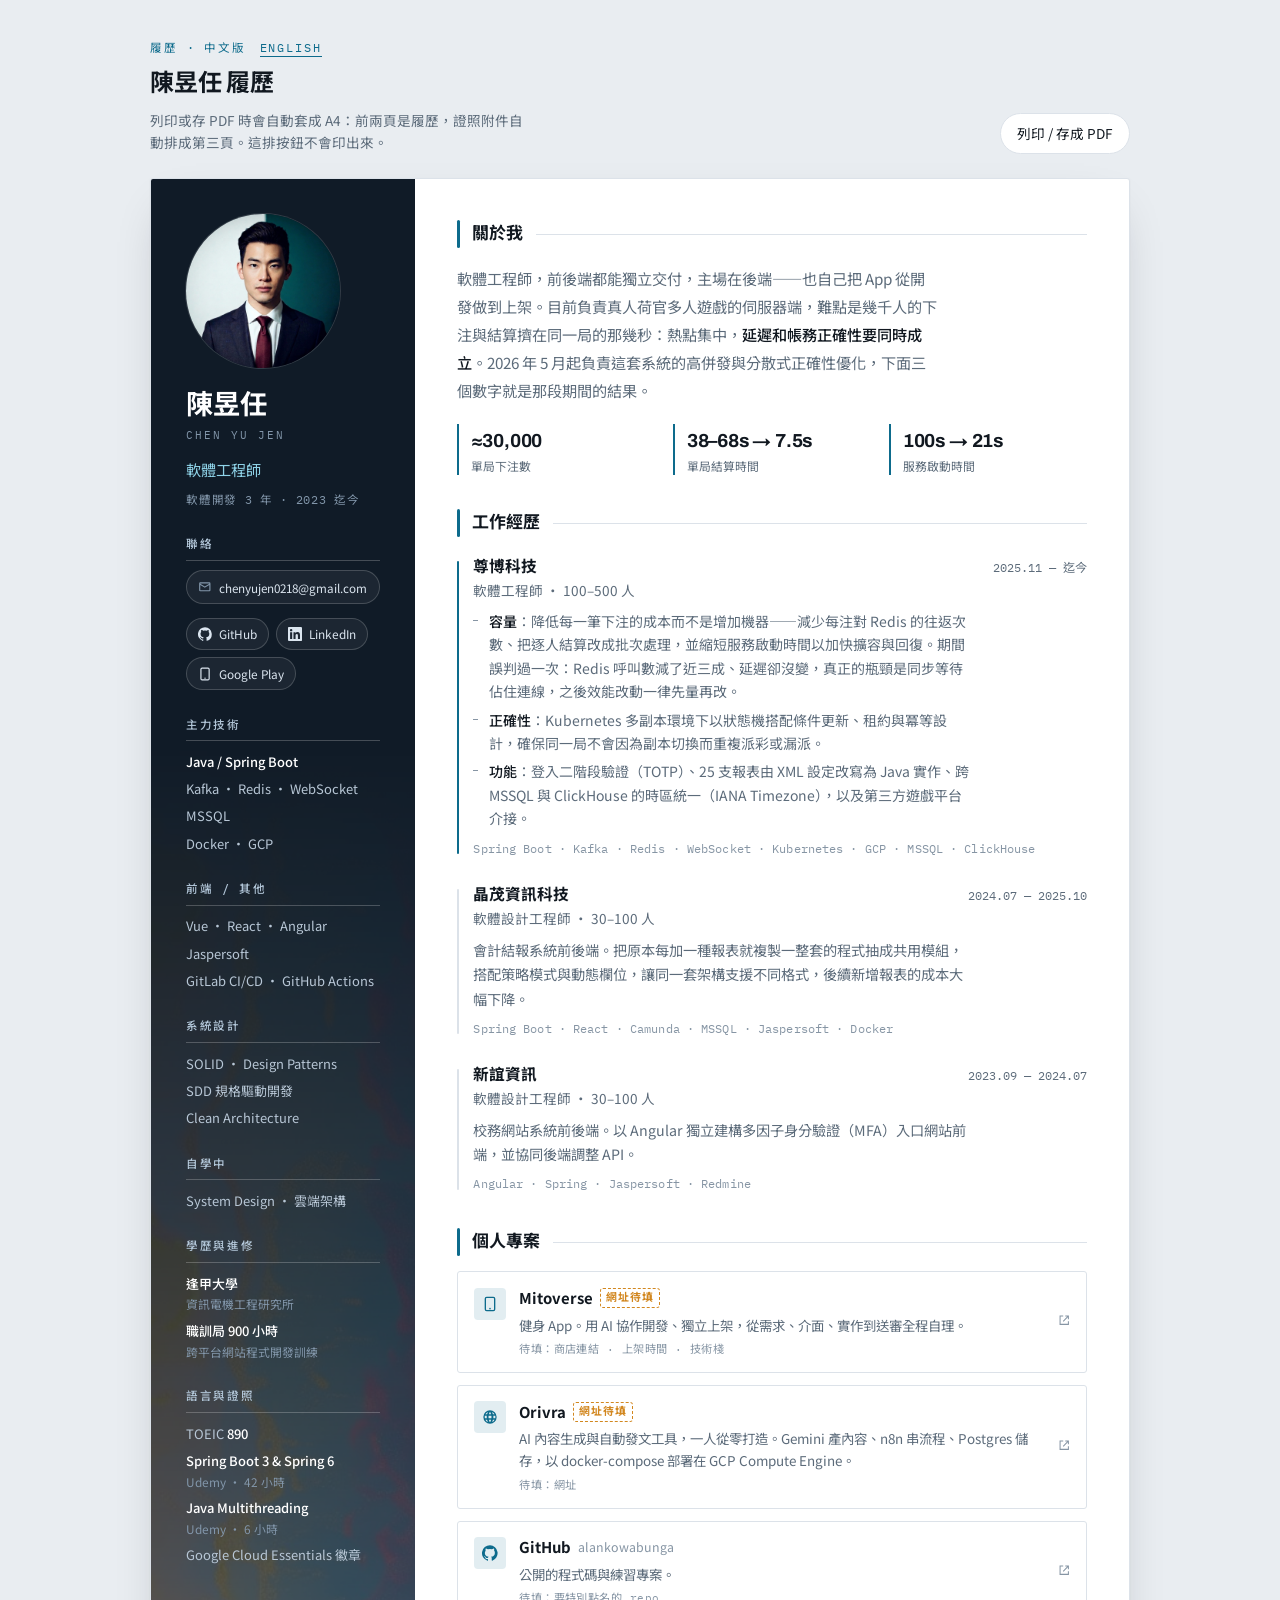
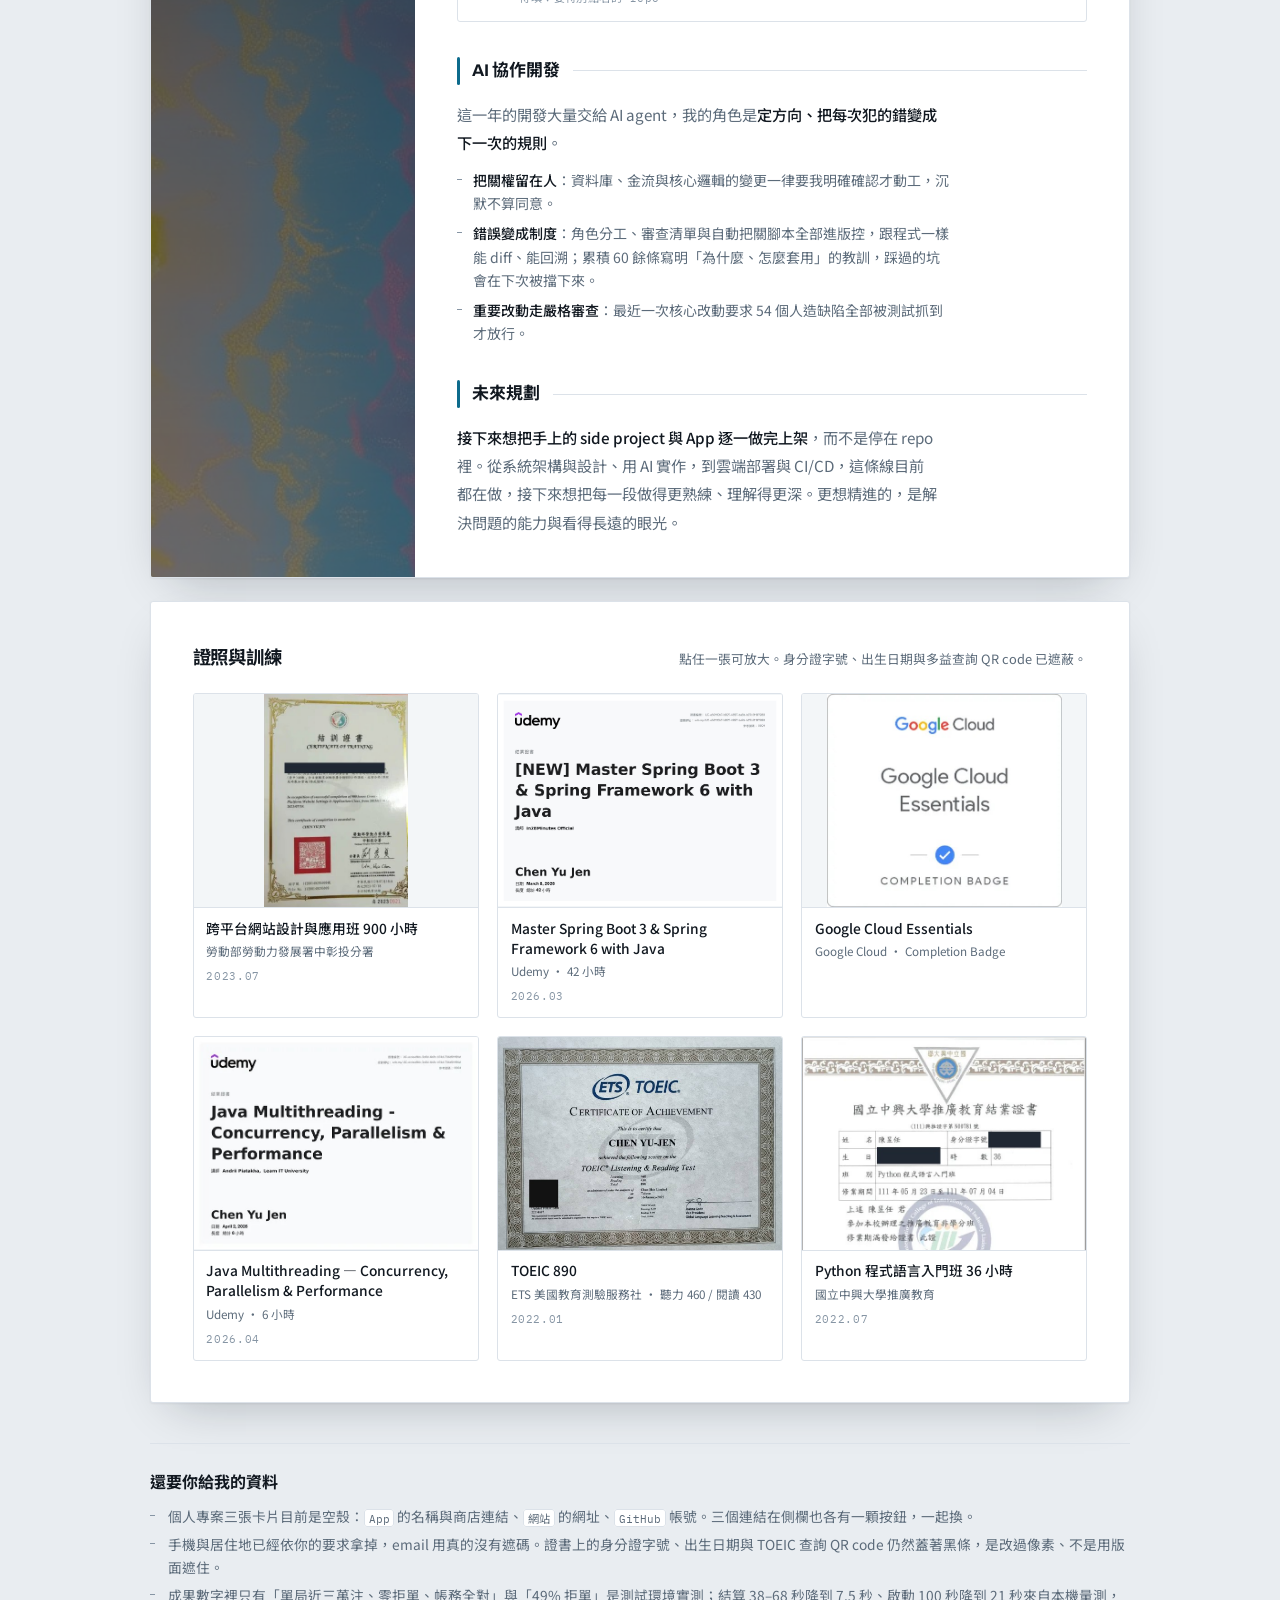
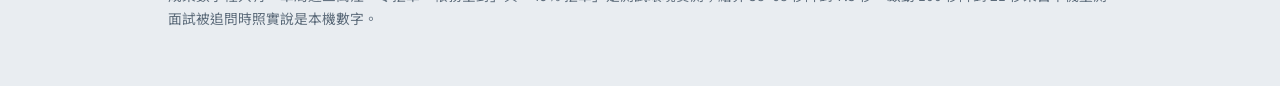
==== index.html @ 8dbc936c "履歷網站：中英文版、共用版型與 A4 列印規則" ====
<!doctype html>
<html lang="zh-Hant">
<head>
<meta charset="utf-8">
<meta name="viewport" content="width=device-width,initial-scale=1">
<title>陳昱任 履歷</title>
<link rel="preconnect" href="https://fonts.gstatic.com" crossorigin>
<link rel="stylesheet" href="https://fonts.googleapis.com/css2?family=Archivo:wght@500;600;700;800&family=IBM+Plex+Mono:wght@400;500&family=Noto+Sans+TC:wght@400;500;700&display=swap">
<link rel="stylesheet" href="style.css">
</head>
<body>
<svg style="display:none" aria-hidden="true">
  <symbol id="i-github" viewBox="0 0 24 24"><path d="M12 .3a12 12 0 0 0-3.8 23.4c.6.1.8-.3.8-.6v-2c-3.3.7-4-1.6-4-1.6-.6-1.4-1.4-1.8-1.4-1.8-1-.7.1-.7.1-.7 1.2.1 1.8 1.2 1.8 1.2 1.1 1.8 2.8 1.3 3.5 1 .1-.8.4-1.3.8-1.6-2.7-.3-5.5-1.3-5.5-5.9 0-1.3.5-2.4 1.2-3.2-.1-.3-.5-1.5.1-3.2 0 0 1-.3 3.3 1.2a11.5 11.5 0 0 1 6 0C16.9 4.9 18 5.2 18 5.2c.6 1.7.2 2.9.1 3.2a4.6 4.6 0 0 1 1.2 3.2c0 4.6-2.8 5.6-5.5 5.9.4.4.8 1.1.8 2.2v3.3c0 .3.2.7.8.6A12 12 0 0 0 12 .3z"/></symbol>
  <symbol id="i-app" viewBox="0 0 24 24"><path d="M17 1H7a3 3 0 0 0-3 3v16a3 3 0 0 0 3 3h10a3 3 0 0 0 3-3V4a3 3 0 0 0-3-3zm1 19a1 1 0 0 1-1 1H7a1 1 0 0 1-1-1V4a1 1 0 0 1 1-1h10a1 1 0 0 1 1 1v16zm-6-2.2a1.2 1.2 0 1 0 0 2.4 1.2 1.2 0 0 0 0-2.4z"/></symbol>
  <symbol id="i-web" viewBox="0 0 24 24"><path d="M12 2a10 10 0 1 0 0 20 10 10 0 0 0 0-20zm6.9 6h-2.5a15.6 15.6 0 0 0-1.4-3.6A8 8 0 0 1 18.9 8zM12 4.1c.7 1 1.3 2.3 1.7 3.9h-3.4c.4-1.6 1-2.9 1.7-3.9zM4.3 14a8 8 0 0 1 0-4h2.9a17.3 17.3 0 0 0 0 4H4.3zm.8 2h2.5c.3 1.3.8 2.5 1.4 3.6A8 8 0 0 1 5.1 16zm2.5-8H5.1a8 8 0 0 1 3.9-3.6A15.6 15.6 0 0 0 7.6 8zM12 19.9c-.7-1-1.3-2.3-1.7-3.9h3.4c-.4 1.6-1 2.9-1.7 3.9zm2.1-5.9H9.9a15.3 15.3 0 0 1 0-4h4.2a15.3 15.3 0 0 1 0 4zm.9 5.6c.6-1.1 1.1-2.3 1.4-3.6h2.5a8 8 0 0 1-3.9 3.6zm2-5.6a17.3 17.3 0 0 0 0-4h2.9a8 8 0 0 1 0 4h-2.9z"/></symbol>
  <symbol id="i-mail" viewBox="0 0 24 24"><path d="M20 4H4a2 2 0 0 0-2 2v12a2 2 0 0 0 2 2h16a2 2 0 0 0 2-2V6a2 2 0 0 0-2-2zm0 2v.4l-8 5-8-5V6h16zM4 18V8.7l7.5 4.7a1 1 0 0 0 1 0L20 8.7V18H4z"/></symbol>
  <symbol id="i-linkedin" viewBox="0 0 24 24"><path d="M20.45 20.45h-3.56v-5.57c0-1.33-.03-3.04-1.85-3.04-1.85 0-2.14 1.45-2.14 2.94v5.67H9.35V9h3.41v1.56h.05a3.74 3.74 0 0 1 3.37-1.85c3.6 0 4.27 2.37 4.27 5.46v6.28zM5.34 7.43a2.07 2.07 0 1 1 0-4.14 2.07 2.07 0 0 1 0 4.14zm1.78 13.02H3.56V9h3.56v11.45zM22.22 0H1.77C.79 0 0 .77 0 1.72v20.56C0 23.23.79 24 1.77 24h20.45c.98 0 1.78-.77 1.78-1.72V1.72C24 .77 23.2 0 22.22 0z"/></symbol>
  <symbol id="i-out" viewBox="0 0 24 24"><path d="M14 3v2h3.6l-8.3 8.3 1.4 1.4L19 6.4V10h2V3h-7zM5 5h5V3H3v18h18v-7h-2v5H5V5z"/></symbol>
</svg>

<header class="bar">
  <div>
    <p class="kicker">履歷 · 中文版　<a class="lang" href="en.html">English</a></p>
    <h1>陳昱任 履歷</h1>
    <p class="hint">列印或存 PDF 時會自動套成 A4：前兩頁是履歷，證照附件自動排成第三頁。這排按鈕不會印出來。</p>
  </div>
  <button class="btn" type="button" onclick="window.print()">列印 / 存成 PDF</button>
</header>

<article class="sheet">
  <aside class="side">
    <div class="side-in">
      <img class="portrait" src="img/portrait.jpg" alt="陳昱任的大頭照">
      <h2 class="name">陳昱任</h2>
      <p class="name-en">Chen Yu Jen</p>
      <p class="role">軟體工程師</p>
      <p class="yrs">軟體開發 3 年 · 2023 迄今</p>

      <div class="blk">
        <span class="blk-h">聯絡</span>
        <button class="mail" type="button" data-copy="chenyujen0218@gmail.com">
          <svg class="icon"><use href="#i-mail"/></svg><span class="mail-t">chenyujen0218@gmail.com</span>
        </button>
        <div class="links">
          <a href="https://github.com/alankowabunga" target="_blank" rel="noopener noreferrer"><svg class="icon"><use href="#i-github"/></svg>GitHub</a>
          <a href="https://www.linkedin.com/in/%E6%98%B1%E4%BB%BB-%E9%99%B3-376286263/" target="_blank" rel="noopener noreferrer"><svg class="icon"><use href="#i-linkedin"/></svg>LinkedIn</a>
          <a href="https://play.google.com/store/apps/dev?id=○○○" target="_blank" rel="noopener noreferrer"><svg class="icon"><use href="#i-app"/></svg>Google Play</a>
        </div>
      </div>

      <div class="blk">
        <span class="blk-h">主力技術</span>
        <ul>
          <li><b>Java / Spring Boot</b></li>
          <li>Kafka · Redis · WebSocket</li>
          <li>MSSQL</li>
          <li>Docker · GCP</li>
        </ul>
      </div>

      <div class="blk">
        <span class="blk-h">前端 / 其他</span>
        <ul>
          <li>Vue · React · Angular</li>
          <li>Jaspersoft</li>
          <li>GitLab CI/CD · GitHub Actions</li>
        </ul>
      </div>

      <div class="blk blk--break">
        <span class="blk-h">系統設計</span>
        <ul><li>SOLID · Design Patterns</li><li>SDD 規格驅動開發</li><li>Clean Architecture</li></ul>
      </div>

      <div class="blk">
        <span class="blk-h">自學中</span>
        <ul><li>System Design · 雲端架構</li></ul>
      </div>

      <div class="blk">
        <span class="blk-h">學歷與進修</span>
        <ul>
          <li><b>逢甲大學</b><em>資訊電機工程研究所</em></li>
          <li><b>職訓局 900 小時</b><em>跨平台網站程式開發訓練</em></li>
        </ul>
      </div>

      <div class="blk">
        <span class="blk-h">語言與證照</span>
        <ul>
          <li>TOEIC <b>890</b></li>
          <li><b>Spring Boot 3 &amp; Spring 6</b><em>Udemy · 42 小時</em></li>
          <li><b>Java Multithreading</b><em>Udemy · 6 小時</em></li>
          <li>Google Cloud Essentials 徽章</li>
        </ul>
      </div>
    </div>
  </aside>

  <div class="main">
    <section class="sec">
      <h3 class="sec-h">關於我<i></i></h3>
      <p class="lede">軟體工程師，前後端都能獨立交付，主場在後端——也自己把 App 從開發做到上架。目前負責真人荷官多人遊戲的伺服器端，難點是幾千人的下注與結算擠在同一局的那幾秒：熱點集中，<b>延遲和帳務正確性要同時成立</b>。2026 年 5 月起負責這套系統的高併發與分散式正確性優化，下面三個數字就是那段期間的結果。</p>
      <div class="figs">
        <div class="fig"><b>≈30,000</b><span>單局下注數</span></div>
        <div class="fig"><b>38–68s → 7.5s</b><span>單局結算時間</span></div>
        <div class="fig"><b>100s → 21s</b><span>服務啟動時間</span></div>
      </div>
    </section>

    <section class="sec sec--splittable">
      <h3 class="sec-h">工作經歷<i></i></h3>
      <div class="jobs">

        <div class="job job--now">
          <div class="job-row"><span class="job-co">尊博科技</span><span class="job-when">2025.11 — 迄今</span></div>
          <p class="job-title">軟體工程師 · 100–500 人</p>
          <ul class="pts">
            <li><b>容量</b>：降低每一筆下注的成本而不是增加機器——減少每注對 Redis 的往返次數、把逐人結算改成批次處理，並縮短服務啟動時間以加快擴容與回復。期間誤判過一次：Redis 呼叫數減了近三成、延遲卻沒變，真正的瓶頸是同步等待佔住連線，之後效能改動一律先量再改。</li>
            <li><b>正確性</b>：Kubernetes 多副本環境下以狀態機搭配條件更新、租約與冪等設計，確保同一局不會因為副本切換而重複派彩或漏派。</li>
            <li><b>功能</b>：登入二階段驗證（TOTP）、25 支報表由 XML 設定改寫為 Java 實作、跨 MSSQL 與 ClickHouse 的時區統一（IANA Timezone），以及第三方遊戲平台介接。</li>
          </ul>
          <p class="stack">Spring Boot · Kafka · Redis · WebSocket · Kubernetes · GCP · MSSQL · ClickHouse</p>
        </div>

        <div class="job">
          <div class="job-row"><span class="job-co">晶茂資訊科技</span><span class="job-when">2024.07 — 2025.10</span></div>
          <p class="job-title">軟體設計工程師 · 30–100 人</p>
          <p class="job-desc">會計結報系統前後端。把原本每加一種報表就複製一整套的程式抽成共用模組，搭配策略模式與動態欄位，讓同一套架構支援不同格式，後續新增報表的成本大幅下降。</p>
          <p class="stack">Spring Boot · React · Camunda · MSSQL · Jaspersoft · Docker</p>
        </div>

        <div class="job">
          <div class="job-row"><span class="job-co">新誼資訊</span><span class="job-when">2023.09 — 2024.07</span></div>
          <p class="job-title">軟體設計工程師 · 30–100 人</p>
          <p class="job-desc">校務網站系統前後端。以 Angular 獨立建構多因子身分驗證（MFA）入口網站前端，並協同後端調整 API。</p>
          <p class="stack">Angular · Spring · Jaspersoft · Redmine</p>
        </div>

      </div>
    </section>

    <section class="sec sec--page2">
      <h3 class="sec-h">個人專案<i></i></h3>
      <div class="projects">

        <a class="proj" href="https://play.google.com/store/apps/dev?id=○○○" target="_blank" rel="noopener noreferrer">
          <span class="proj-ico"><svg class="icon"><use href="#i-app"/></svg></span>
          <b>Mitoverse <span class="todo">網址待填</span></b>
          <span class="proj-out"><svg class="icon"><use href="#i-out"/></svg></span>
          <span class="d">健身 App。用 AI 協作開發、獨立上架，從需求、介面、實作到送審全程自理。<em>待填：商店連結 · 上架時間 · 技術棧</em></span>
        </a>

        <a class="proj" href="https://○○○" target="_blank" rel="noopener noreferrer">
          <span class="proj-ico"><svg class="icon"><use href="#i-web"/></svg></span>
          <b>Orivra <span class="todo">網址待填</span></b>
          <span class="proj-out"><svg class="icon"><use href="#i-out"/></svg></span>
          <span class="d">AI 內容生成與自動發文工具，一人從零打造。Gemini 產內容、n8n 串流程、Postgres 儲存，以 docker-compose 部署在 GCP Compute Engine。<em>待填：網址</em></span>
        </a>

        <a class="proj" href="https://github.com/alankowabunga" target="_blank" rel="noopener noreferrer">
          <span class="proj-ico"><svg class="icon"><use href="#i-github"/></svg></span>
          <b>GitHub <small style="font-weight:400;color:var(--faint)">alankowabunga</small></b>
          <span class="proj-out"><svg class="icon"><use href="#i-out"/></svg></span>
          <span class="d">公開的程式碼與練習專案。<em>待填：要特別點名的 repo</em></span>
        </a>

      </div>
    </section>

    <section class="sec">
      <h3 class="sec-h">AI 協作開發<i></i></h3>
      <p class="lede">這一年的開發大量交給 AI agent，我的角色是<b>定方向、把每次犯的錯變成下一次的規則</b>。</p>
      <ul class="pts">
        <li><b>把關權留在人</b>：資料庫、金流與核心邏輯的變更一律要我明確確認才動工，沉默不算同意。</li>
        <li><b>錯誤變成制度</b>：角色分工、審查清單與自動把關腳本全部進版控，跟程式一樣能 diff、能回溯；累積 60 餘條寫明「為什麼、怎麼套用」的教訓，踩過的坑會在下次被擋下來。</li>
        <li><b>重要改動走嚴格審查</b>：最近一次核心改動要求 54 個人造缺陷全部被測試抓到才放行。</li>
      </ul>
    </section>

    <section class="sec">
      <h3 class="sec-h">未來規劃<i></i></h3>
      <p class="lede"><b>接下來想把手上的 side project 與 App 逐一做完上架</b>，而不是停在 repo 裡。從系統架構與設計、用 AI 實作，到雲端部署與 CI/CD，這條線目前都在做，接下來想把每一段做得更熟練、理解得更深。更想精進的，是解決問題的能力與看得長遠的眼光。</p>
    </section>

  </div>
</article>

<section class="attach">
  <div class="attach-h">
    <h2>證照與訓練</h2>
    <p>點任一張可放大。身分證字號、出生日期與多益查詢 QR code 已遮蔽。</p>
  </div>

  <div class="certs">
    <figure class="cert">
      <button class="cert-btn" type="button" data-src="img/cert-900hr.jpg" data-cap="跨平台網站設計與應用班 900 小時">
        <img src="img/cert-900hr.jpg" alt="勞動部勞動力發展署 900 小時跨平台網站設計與應用班結訓證書">
      </button>
      <figcaption>
        <b>跨平台網站設計與應用班 900 小時</b>
        <span>勞動部勞動力發展署中彰投分署</span>
        <em>2023.07</em>
      </figcaption>
    </figure>

    <figure class="cert">
      <button class="cert-btn" type="button" data-src="img/cert-spring.jpg" data-cap="Master Spring Boot 3 & Spring Framework 6 with Java">
        <img src="img/cert-spring.jpg" alt="Udemy Master Spring Boot 3 與 Spring Framework 6 課程結業證書">
      </button>
      <figcaption>
        <b>Master Spring Boot 3 &amp; Spring Framework 6 with Java</b>
        <span>Udemy &middot; 42 小時</span>
        <em>2026.03</em>
      </figcaption>
    </figure>

    <figure class="cert">
      <button class="cert-btn" type="button" data-src="img/cert-gcloud.jpg" data-cap="Google Cloud Essentials">
        <img src="img/cert-gcloud.jpg" alt="Google Cloud Essentials 完成徽章">
      </button>
      <figcaption>
        <b>Google Cloud Essentials</b>
        <span>Google Cloud &middot; Completion Badge</span>
      </figcaption>
    </figure>

    <figure class="cert">
      <button class="cert-btn" type="button" data-src="img/cert-udemy.jpg" data-cap="Java Multithreading — Concurrency, Parallelism & Performance">
        <img src="img/cert-udemy.jpg" alt="Udemy Java Multithreading 課程結業證書">
      </button>
      <figcaption>
        <b>Java Multithreading — Concurrency, Parallelism &amp; Performance</b>
        <span>Udemy &middot; 6 小時</span>
        <em>2026.04</em>
      </figcaption>
    </figure>

    <figure class="cert">
      <button class="cert-btn" type="button" data-src="img/cert-toeic.jpg" data-cap="TOEIC 890">
        <img src="img/cert-toeic.jpg" alt="TOEIC 多益測驗 Certificate of Achievement，總分 890">
      </button>
      <figcaption>
        <b>TOEIC 890</b>
        <span>ETS 美國教育測驗服務社 &middot; 聽力 460 / 閱讀 430</span>
        <em>2022.01</em>
      </figcaption>
    </figure>

    <figure class="cert">
      <button class="cert-btn" type="button" data-src="img/cert-python.jpg" data-cap="Python 程式語言入門班 36 小時">
        <img src="img/cert-python.jpg" alt="國立中興大學推廣教育 Python 程式語言入門班結業證書">
      </button>
      <figcaption>
        <b>Python 程式語言入門班 36 小時</b>
        <span>國立中興大學推廣教育</span>
        <em>2022.07</em>
      </figcaption>
    </figure>
  </div>

</section>

<dialog class="lb" id="lb">
  <button class="lb-close" type="button" autofocus>關閉</button>
  <img id="lb-img" src="" alt="">
</dialog>

<footer class="notes">
  <h2>還要你給我的資料</h2>
  <ul>
    <li>個人專案三張卡片目前是空殼：<code>App</code> 的名稱與商店連結、<code>網站</code> 的網址、<code>GitHub</code> 帳號。三個連結在側欄也各有一顆按鈕，一起換。</li>
    <li>手機與居住地已經依你的要求拿掉，email 用真的沒有遮碼。證書上的身分證字號、出生日期與 TOEIC 查詢 QR code 仍然蓋著黑條，是改過像素、不是用版面遮住。</li>
    <li>成果數字裡只有「單局近三萬注、零拒單、帳務全對」與「49% 拒單」是測試環境實測；結算 38–68 秒降到 7.5 秒、啟動 100 秒降到 21 秒來自本機量測，面試被追問時照實說是本機數字。</li>
  </ul>
</footer>

<script>
(function(){
  var lb=document.getElementById('lb'),img=document.getElementById('lb-img');
  document.querySelectorAll('.cert-btn').forEach(function(b){
    b.addEventListener('click',function(){
      img.src=b.dataset.src;img.alt=b.dataset.cap;lb.showModal();
    });
  });
  lb.addEventListener('click',function(e){if(e.target!==img)lb.close()});
  var mail=document.querySelector('.mail'),label=mail&&mail.querySelector('.mail-t'),t;
  if(mail){mail.addEventListener('click',function(){
    var v=mail.dataset.copy,done=function(){
      clearTimeout(t);mail.classList.add('copied');label.textContent='已複製到剪貼簿';
      t=setTimeout(function(){mail.classList.remove('copied');label.textContent=v},1600);
    };
    if(navigator.clipboard&&window.isSecureContext){navigator.clipboard.writeText(v).then(done,fallback)}
    else{fallback()}
    function fallback(){
      var a=document.createElement('textarea');a.value=v;a.style.position='fixed';a.style.opacity=0;
      document.body.appendChild(a);a.select();
      try{document.execCommand('copy');done()}catch(e){}
      document.body.removeChild(a);
    }
  })}
  lb.querySelector('.lb-close').addEventListener('click',function(){lb.close()});
})();
</script>

</body>
</html>
---- style.css ----
/* Two-column resume + attachment page. Sheet is a document: it keeps paper colors when printed. */
:root{
  --page:#e9edf1;
  --paper:#ffffff;
  --scan:#f3f6f8;
  --ink:#111820;
  --muted:#5c6b7a;
  --faint:#8695a4;
  --line:#dce2e9;
  --accent:#0d6b8c;
  --amber:#d2871f;
  --navy:#101b27;
  --font-display:"Archivo","Noto Sans TC",system-ui,sans-serif;
  --font-body:"Noto Sans TC","Archivo",system-ui,sans-serif;
  --font-mono:"IBM Plex Mono","Noto Sans TC",ui-monospace,monospace;
}
@media (prefers-color-scheme: dark){
  :root:not([data-theme="light"]){
    --page:#0a0e13;
    --paper:#151c24;
    --scan:#1c252f;
    --ink:#e7edf3;
    --muted:#9aa9b8;
    --faint:#73828f;
    --line:#242f3a;
    --accent:#5cc3e0;
    --amber:#e8ae55;
    color-scheme:dark;
  }
}
:root[data-theme="dark"]{
  --page:#0a0e13;
  --paper:#151c24;
  --scan:#1c252f;
  --ink:#e7edf3;
  --muted:#9aa9b8;
  --faint:#73828f;
  --line:#242f3a;
  --accent:#5cc3e0;
  --amber:#e8ae55;
  color-scheme:dark;
}

*{box-sizing:border-box}
body{
  background:var(--page);
  color:var(--ink);
  font-family:var(--font-body);
  line-height:1.65;
  margin:0;
  padding-left:max(16px,env(safe-area-inset-left,0px));
  padding-right:max(16px,env(safe-area-inset-right,0px));
}
h1,h2,h3,h4{margin:0;text-wrap:balance}
p{margin:0}
ul{margin:0;padding:0;list-style:none}
.icon{width:1em;height:1em;flex:none;fill:currentColor}

/* ---------- toolbar ---------- */
.bar{
  max-width:980px;margin-inline:auto;
  margin-top:calc(-1 * env(safe-area-inset-top,0px));
  padding-top:calc(env(safe-area-inset-top,0px) + 2.4rem);
  padding-bottom:1.5rem;
  display:flex;flex-wrap:wrap;gap:1rem;align-items:flex-end;justify-content:space-between;
}
.kicker{font-family:var(--font-mono);font-size:.72rem;letter-spacing:.16em;text-transform:uppercase;color:var(--accent);margin-bottom:.4rem}
.bar h1{font-family:var(--font-display);font-weight:700;font-size:1.5rem;letter-spacing:-.01em}
.bar p.hint{color:var(--muted);font-size:.85rem;margin-top:.35rem;max-width:48ch}
.btn{
  font:inherit;font-size:.85rem;
  padding:.5rem 1rem;border-radius:999px;
  border:1px solid var(--line);background:var(--paper);color:var(--ink);
  cursor:pointer;transition:border-color .15s ease,color .15s ease;
}
.btn:hover{border-color:var(--accent);color:var(--accent)}
.btn:focus-visible{outline:2px solid var(--accent);outline-offset:2px}

/* ---------- sheet ---------- */
.sheet{
  max-width:980px;margin-inline:auto;
  background:var(--paper);
  border:1px solid var(--line);
  border-radius:3px;
  overflow:hidden;
  display:grid;
  grid-template-columns:minmax(0,16.5rem) minmax(0,1fr);
  box-shadow:0 1px 2px rgba(10,20,30,.05),0 18px 48px -22px rgba(10,20,30,.3);
}

/* ---------- sidebar ---------- */
.side{
  background:var(--navy);
  color:#dbe5ef;
  padding:clamp(1.5rem,3.4vw,2.2rem);
  position:relative;
  overflow:hidden;
}
.side::after{
  content:"";position:absolute;left:0;right:0;bottom:0;height:72%;min-height:320px;
  background-image:url("img/cover.jpg");background-size:cover;background-position:center;
  opacity:.44;
  -webkit-mask-image:linear-gradient(180deg,transparent 0%,rgba(0,0,0,.35) 32%,rgba(0,0,0,.8) 68%,#000 100%);
  mask-image:linear-gradient(180deg,transparent 0%,rgba(0,0,0,.35) 32%,rgba(0,0,0,.8) 68%,#000 100%);
  pointer-events:none;
}
.side-in{position:relative;z-index:1}
.portrait{width:100%;max-width:154px;aspect-ratio:1;object-fit:cover;border-radius:50%;display:block;margin-bottom:1.35rem;box-shadow:0 0 0 1px rgba(255,255,255,.14)}
.name{font-family:var(--font-display);font-weight:700;font-size:1.7rem;color:#fff;letter-spacing:-.01em;line-height:1.12}
.name-en{font-family:var(--font-mono);font-size:.7rem;letter-spacing:.18em;color:#8296aa;margin-top:.4rem;text-transform:uppercase}
.role{margin-top:.8rem;font-size:.95rem;color:#8fd3e8;line-height:1.5}
.role small{display:block;color:#9fb2c4;font-size:.78rem;margin-top:.25rem}
.yrs{font-family:var(--font-mono);font-size:.72rem;letter-spacing:.06em;color:#8296aa;margin-top:.6rem;font-variant-numeric:tabular-nums}

.blk{margin-top:1.55rem}
.blk-h{
  font-family:var(--font-mono);font-weight:500;font-size:.72rem;letter-spacing:.14em;text-transform:uppercase;
  color:#b2c6d8;display:block;margin-bottom:.6rem;
  padding-bottom:.42rem;border-bottom:1px solid rgba(255,255,255,.22);
}
.blk li,.blk p{font-size:.81rem;color:#b8c7d6;line-height:1.68}
.blk li+li{margin-top:.34rem}
.blk b{color:#fff;font-weight:500}
.blk em{font-style:normal;color:#8296aa;font-size:.74rem;display:block}

.mail{
  display:flex;align-items:center;gap:.45rem;width:100%;
  font:inherit;font-size:.73rem;text-align:left;
  padding:.4rem .7rem;border-radius:999px;
  border:1px solid rgba(255,255,255,.18);background:rgba(255,255,255,.05);
  color:#dbe5ef;cursor:pointer;overflow-wrap:anywhere;
  transition:border-color .15s ease,color .15s ease,background .15s ease;
}
.mail:hover{border-color:#8fd3e8;color:#fff;background:rgba(143,211,232,.14)}
.mail:focus-visible{outline:2px solid #8fd3e8;outline-offset:2px}
.mail .icon{font-size:.85rem;color:#8296aa;flex:none}
.mail.copied{border-color:#8fd3e8;color:#8fd3e8}
.links{display:flex;flex-wrap:wrap;gap:.45rem;margin-top:.85rem}
.links a{
  display:inline-flex;align-items:center;gap:.4rem;
  padding:.34rem .7rem;border-radius:999px;
  border:1px solid rgba(255,255,255,.18);background:rgba(255,255,255,.05);
  color:#dbe5ef;text-decoration:none;font-size:.74rem;
  transition:border-color .15s ease,color .15s ease,background .15s ease;
}
.links a:hover{border-color:#8fd3e8;color:#fff;background:rgba(143,211,232,.14)}
.links a:focus-visible{outline:2px solid #8fd3e8;outline-offset:2px}
.links .icon{font-size:.88rem}

/* ---------- main ---------- */
.main{padding:clamp(1.5rem,3.8vw,2.6rem)}
.sec+.sec{margin-top:2.15rem}
.sec-h{
  display:flex;align-items:center;gap:.8rem;
  font-family:var(--font-display);font-weight:700;font-size:1.06rem;letter-spacing:-.005em;
  color:var(--ink);margin-bottom:.95rem;
}
.sec-h::before{content:"";width:3px;align-self:stretch;min-height:1.1em;border-radius:2px;background:var(--accent)}
.sec-h i{flex:1;height:1px;background:var(--line)}
.lede{font-size:.95rem;color:var(--muted);line-height:1.85;max-width:60ch}
.lede b{color:var(--ink);font-weight:500}
.industries{margin-top:.75rem;font-size:.85rem;color:var(--muted)}
.industries b{font-family:var(--font-mono);font-size:.72rem;letter-spacing:.1em;color:var(--faint);text-transform:uppercase;margin-right:.5rem}

.fignote{margin-top:.85rem;font-size:.74rem;color:var(--faint);line-height:1.6;max-width:62ch}
.figs{display:grid;grid-template-columns:repeat(auto-fit,minmax(8.5rem,1fr));gap:.9rem 1.1rem;margin-top:1.25rem}
.fig{border-left:2px solid var(--accent);padding:.08rem 0 .08rem .75rem}
.fig b{display:block;font-family:var(--font-display);font-weight:700;font-size:1.18rem;letter-spacing:-.01em;font-variant-numeric:tabular-nums;color:var(--ink)}
.fig span{font-size:.74rem;color:var(--muted);line-height:1.45;display:block}

.jobs{display:grid;gap:1.4rem}
.job{position:relative;padding-left:1.05rem}
.job::before{content:"";position:absolute;left:0;top:.55em;bottom:.25em;width:2px;background:var(--line);border-radius:2px}
.job--now::before{background:var(--accent)}
.job-row{display:flex;flex-wrap:wrap;gap:.05rem .9rem;align-items:baseline;justify-content:space-between}
.job-co{font-weight:700;font-size:.98rem}
.job-when{font-family:var(--font-mono);font-size:.76rem;color:var(--muted);font-variant-numeric:tabular-nums;white-space:nowrap}
.job-title{color:var(--muted);font-size:.85rem;margin-top:.05rem}
.job-desc{margin-top:.5rem;font-size:.89rem;color:var(--muted);line-height:1.72;max-width:62ch}
.job ul.pts{margin-top:.5rem;display:grid;gap:.3rem}
.lede+ul.pts{margin-top:.8rem;display:grid;gap:.38rem}
.pts li{font-size:.875rem;color:var(--muted);line-height:1.68;padding-left:1rem;position:relative;max-width:62ch}
.pts li::before{content:"";position:absolute;left:0;top:.72em;width:5px;height:1px;background:var(--faint)}
.pts li b{color:var(--ink);font-weight:500}
.stack{margin-top:.55rem;font-family:var(--font-mono);font-size:.72rem;color:var(--faint);letter-spacing:.01em;line-height:1.6}

/* ---------- side projects ---------- */
.projects{display:grid;gap:.75rem}
.proj{
  display:grid;grid-template-columns:auto minmax(0,1fr) auto;
  gap:.2rem .85rem;align-items:start;
  padding:.85rem 1rem;
  border:1px solid var(--line);border-radius:3px;
  color:inherit;text-decoration:none;
  transition:border-color .15s ease,background .15s ease;
}
.proj:hover{border-color:var(--accent);background:color-mix(in srgb,var(--accent) 5%,transparent)}
.proj:focus-visible{outline:2px solid var(--accent);outline-offset:2px}
.proj-ico{grid-column:1;grid-row:1/3;display:grid;place-items:center;width:2rem;height:2rem;border-radius:4px;background:color-mix(in srgb,var(--accent) 12%,transparent);color:var(--accent);font-size:1rem;margin-top:.1rem}
.proj b{grid-column:2;grid-row:1;font-size:.93rem;font-weight:700;display:flex;align-items:center;gap:.4rem;flex-wrap:wrap}
.proj-out{grid-column:3;grid-row:1/3;font-size:.78rem;color:var(--faint);align-self:center}
.proj span.d{grid-column:2;grid-row:2;font-size:.84rem;color:var(--muted);line-height:1.65}
.proj em{font-style:normal;font-family:var(--font-mono);font-size:.7rem;color:var(--faint);letter-spacing:.04em;display:block;margin-top:.25rem}
.todo{color:var(--amber);font-family:var(--font-mono);font-size:.68rem;letter-spacing:.08em;border:1px dashed currentColor;border-radius:3px;padding:0 .35rem}

@media (max-width:780px){
  .sheet{grid-template-columns:minmax(0,1fr)}
  .portrait{max-width:118px}
  .side::after{height:58%;min-height:200px}
}

/* ---------- attachments ---------- */
.attach{
  max-width:980px;margin:1.4rem auto 0;
  background:var(--paper);
  border:1px solid var(--line);border-radius:3px;
  padding:clamp(1.5rem,3.8vw,2.6rem);
  box-shadow:0 1px 2px rgba(10,20,30,.05),0 18px 48px -22px rgba(10,20,30,.3);
}
.attach-h{display:flex;flex-wrap:wrap;gap:.5rem 1rem;align-items:baseline;justify-content:space-between;margin-bottom:1.2rem}
.attach-h h2{font-family:var(--font-display);font-weight:700;font-size:1.15rem;letter-spacing:-.01em}
.attach-h p{font-size:.8rem;color:var(--muted)}
.certs{display:grid;grid-template-columns:repeat(auto-fill,minmax(14rem,1fr));gap:1.1rem}
.cert{margin:0;border:1px solid var(--line);border-radius:3px;overflow:hidden;background:var(--paper)}
.cert-btn{display:block;width:100%;padding:0;border:0;background:var(--scan);cursor:zoom-in;line-height:0}
.cert-btn:focus-visible{outline:2px solid var(--accent);outline-offset:-2px}
.cert img{display:block;width:100%;aspect-ratio:4/3;object-fit:contain;background:var(--scan)}
.cert figcaption{padding:.65rem .8rem;border-top:1px solid var(--line)}
.cert figcaption b{display:block;font-size:.86rem;font-weight:500;line-height:1.45}
.cert figcaption span{display:block;font-size:.73rem;color:var(--muted);margin-top:.15rem}
.cert figcaption em{font-style:normal;font-family:var(--font-mono);font-size:.68rem;color:var(--faint);letter-spacing:.06em}
.attach-foot{margin-top:1.1rem;font-size:.8rem;color:var(--muted);line-height:1.7}

dialog.lb{border:0;padding:0;background:transparent;max-width:min(96vw,1100px);max-height:92vh}
dialog.lb::backdrop{background:rgba(6,10,16,.84)}
dialog.lb img{display:block;max-width:100%;max-height:86vh;object-fit:contain;background:#fff;border-radius:3px}
dialog.lb .lb-close{
  position:absolute;top:.5rem;right:.5rem;
  font:inherit;font-size:.8rem;padding:.3rem .7rem;border-radius:999px;
  border:0;background:rgba(10,16,22,.72);color:#fff;cursor:pointer;
}

/* ---------- notes ---------- */
.notes{
  max-width:980px;margin-inline:auto;
  border-top:1px solid var(--line);
  margin-top:2.5rem;padding-block:1.6rem 3.5rem;
  color:var(--muted);font-size:.86rem;
}
.notes h2{font-family:var(--font-display);font-size:1rem;color:var(--ink);margin-bottom:.55rem}
.notes li{padding-left:1.1rem;position:relative;margin-top:.35rem}
.notes li::before{content:"";position:absolute;left:0;top:.7em;width:5px;height:1px;background:var(--faint)}
.notes code{font-family:var(--font-mono);font-size:.82em;background:var(--paper);border:1px solid var(--line);border-radius:3px;padding:.05em .35em}

/* ---------- print: A4, paper colors ---------- */
@media print{
  @page{size:A4;margin:0}
  body{background:#fff;color:#111820;padding:0}
  .bar,.notes,dialog.lb{display:none}
  .sheet{
    max-width:none;width:100%;margin:0;border:0;border-radius:0;box-shadow:none;
    background:#fff;
    grid-template-columns:62mm minmax(0,1fr);
    min-height:594mm;
    -webkit-print-color-adjust:exact;print-color-adjust:exact;
  }
  .side{background:#101b27;-webkit-print-color-adjust:exact;print-color-adjust:exact;padding:12mm 7mm}
  .main{padding:12mm 12mm 8mm}
  .sec+.sec{margin-top:1.75rem}
  .fig b,.pts li b,.lede b,.job-co,.proj b{color:#111820}
  .job-desc,.pts li,.lede,.job-title,.job-when,.fig span,.industries,.proj span.d{color:#44525f}
  .sec-h{color:#111820}
  .sec-h::before{background:#0d6b8c}
  .fig{border-left-color:#0d6b8c}
  .sec,.job,.cert,.proj,.blk{break-inside:avoid}
  .sec--splittable{break-inside:auto}
  /* Padding, not margin: margins collapse away at a forced page break. */
  .sec--page2{break-before:page;padding-top:12mm}
  .blk--break{break-before:page;padding-top:12mm}
  .sec-h,.job-row,.job-title{break-after:avoid}
  .figs{grid-template-columns:repeat(3,1fr);gap:.7rem}
  .fig{padding-left:.5rem}
  .fig b{font-size:1rem;white-space:nowrap}
  .fig span{white-space:nowrap}
  .jobs{gap:1.15rem}
  .proj-out{display:none}
  /* The pending notes are reminders to the author, not resume content. */
  .proj em,.todo{display:none}
  .attach{
    break-before:page;
    max-width:none;margin:0;border:0;border-radius:0;box-shadow:none;
    padding:13mm 12mm;
  }
  .certs{grid-template-columns:repeat(2,1fr);gap:7mm}
  /* Fixed height, not 4/3: six scans have to fit three rows on one page. */
  .cert img{aspect-ratio:auto;height:50mm}
  .cert-btn,.mail{cursor:default}
  /* 62mm sidebar: the address must not break mid-word. */
  .mail{border-color:rgba(255,255,255,.3);font-size:.66rem;padding:.35rem .5rem;gap:.35rem}
  .mail .icon{font-size:.78rem}
}
@media (prefers-reduced-motion:reduce){*{transition:none!important}}

/* ---------- language switch ---------- */
.lang{color:var(--accent);text-decoration:none;border-bottom:1px solid currentColor;padding-bottom:1px}
.lang:hover{color:var(--ink)}

/* ---------- english variant ---------- */
html[lang="en"] .lede,html[lang="en"] .pts li,html[lang="en"] .job-desc{max-width:66ch}
@media print{
  /* English sets wider than Chinese at the same size, so it gets its own print scale. */
  html[lang="en"] .lede,html[lang="en"] .pts li,html[lang="en"] .job-desc{max-width:none}
  html[lang="en"] .sec+.sec{margin-top:1.35rem}
  html[lang="en"] .lede{font-size:.9rem;line-height:1.72}
  html[lang="en"] .pts li{font-size:.84rem;line-height:1.62}
  html[lang="en"] .job-desc{font-size:.85rem;line-height:1.62}
  html[lang="en"] .jobs{gap:1rem}
  html[lang="en"] .cert img{height:44mm}
  html[lang="en"] .certs{gap:6mm}
}
html[lang="en"] .portrait{display:none}
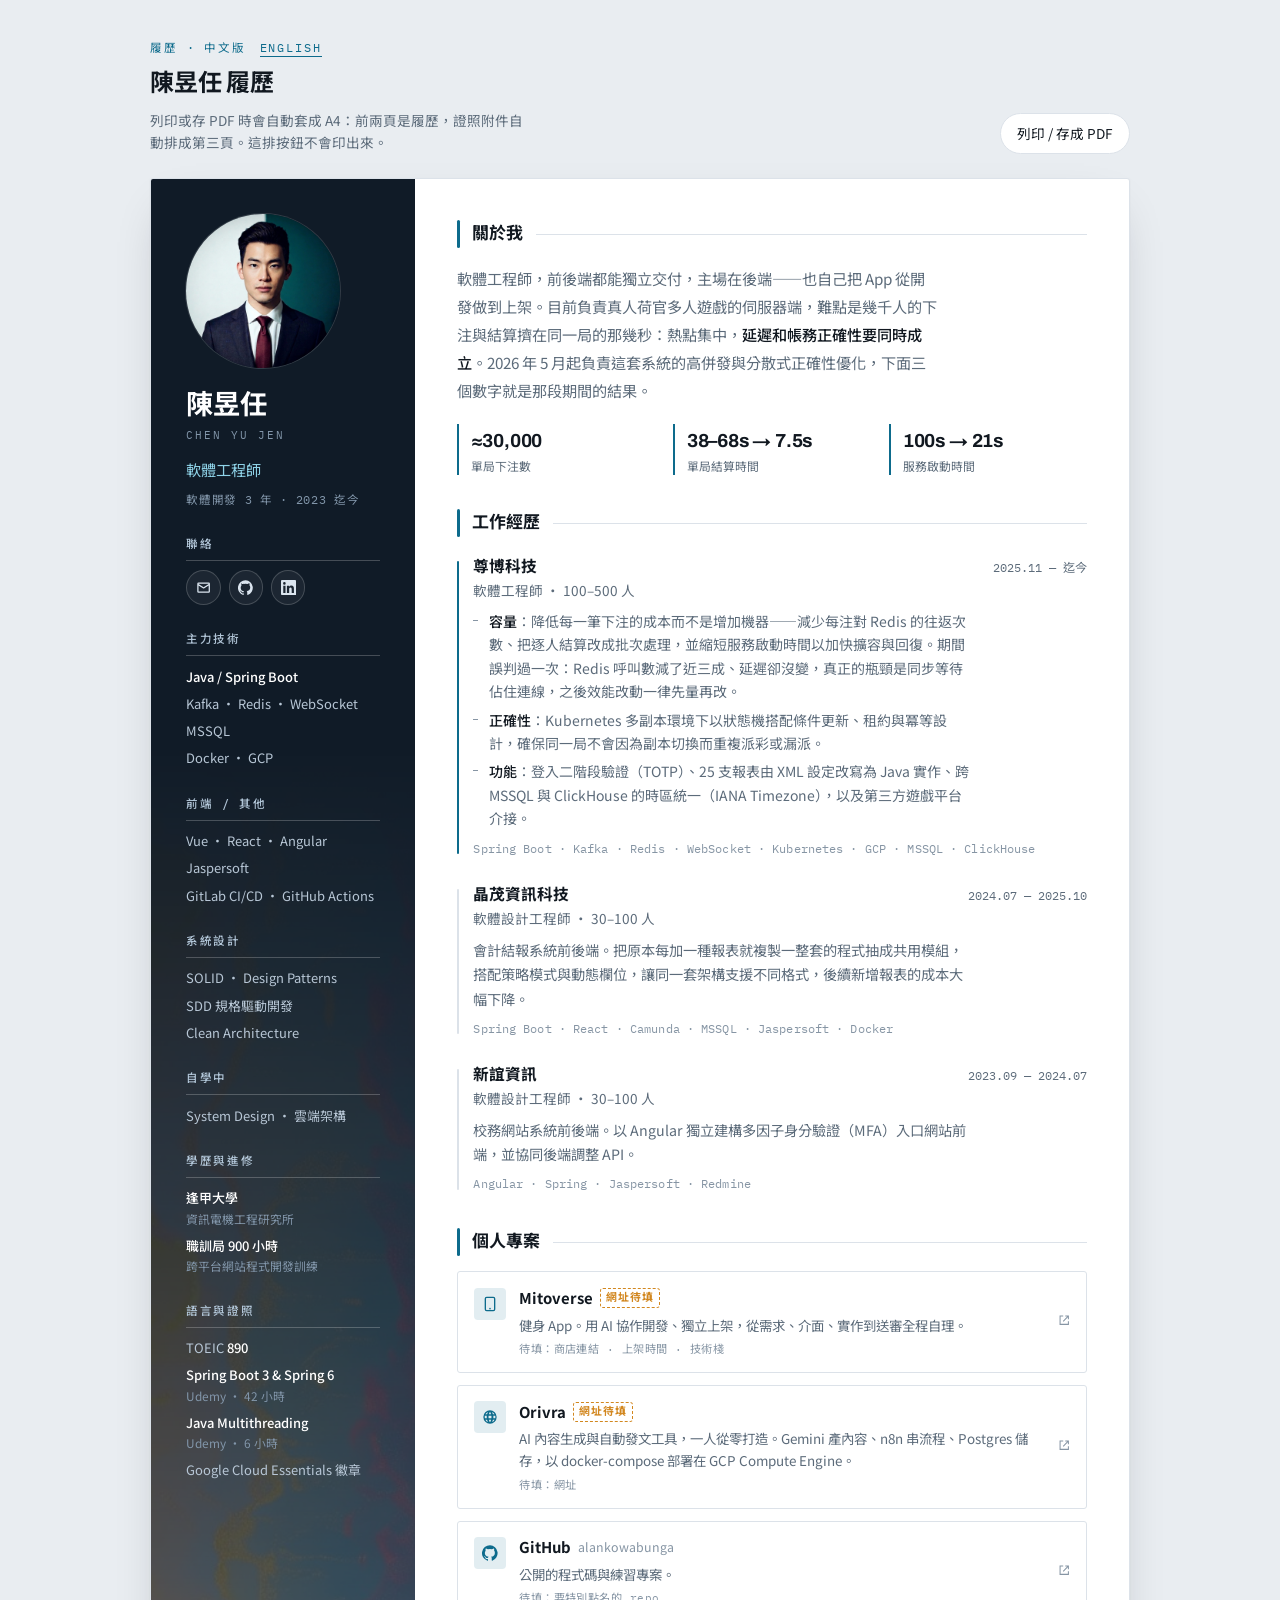
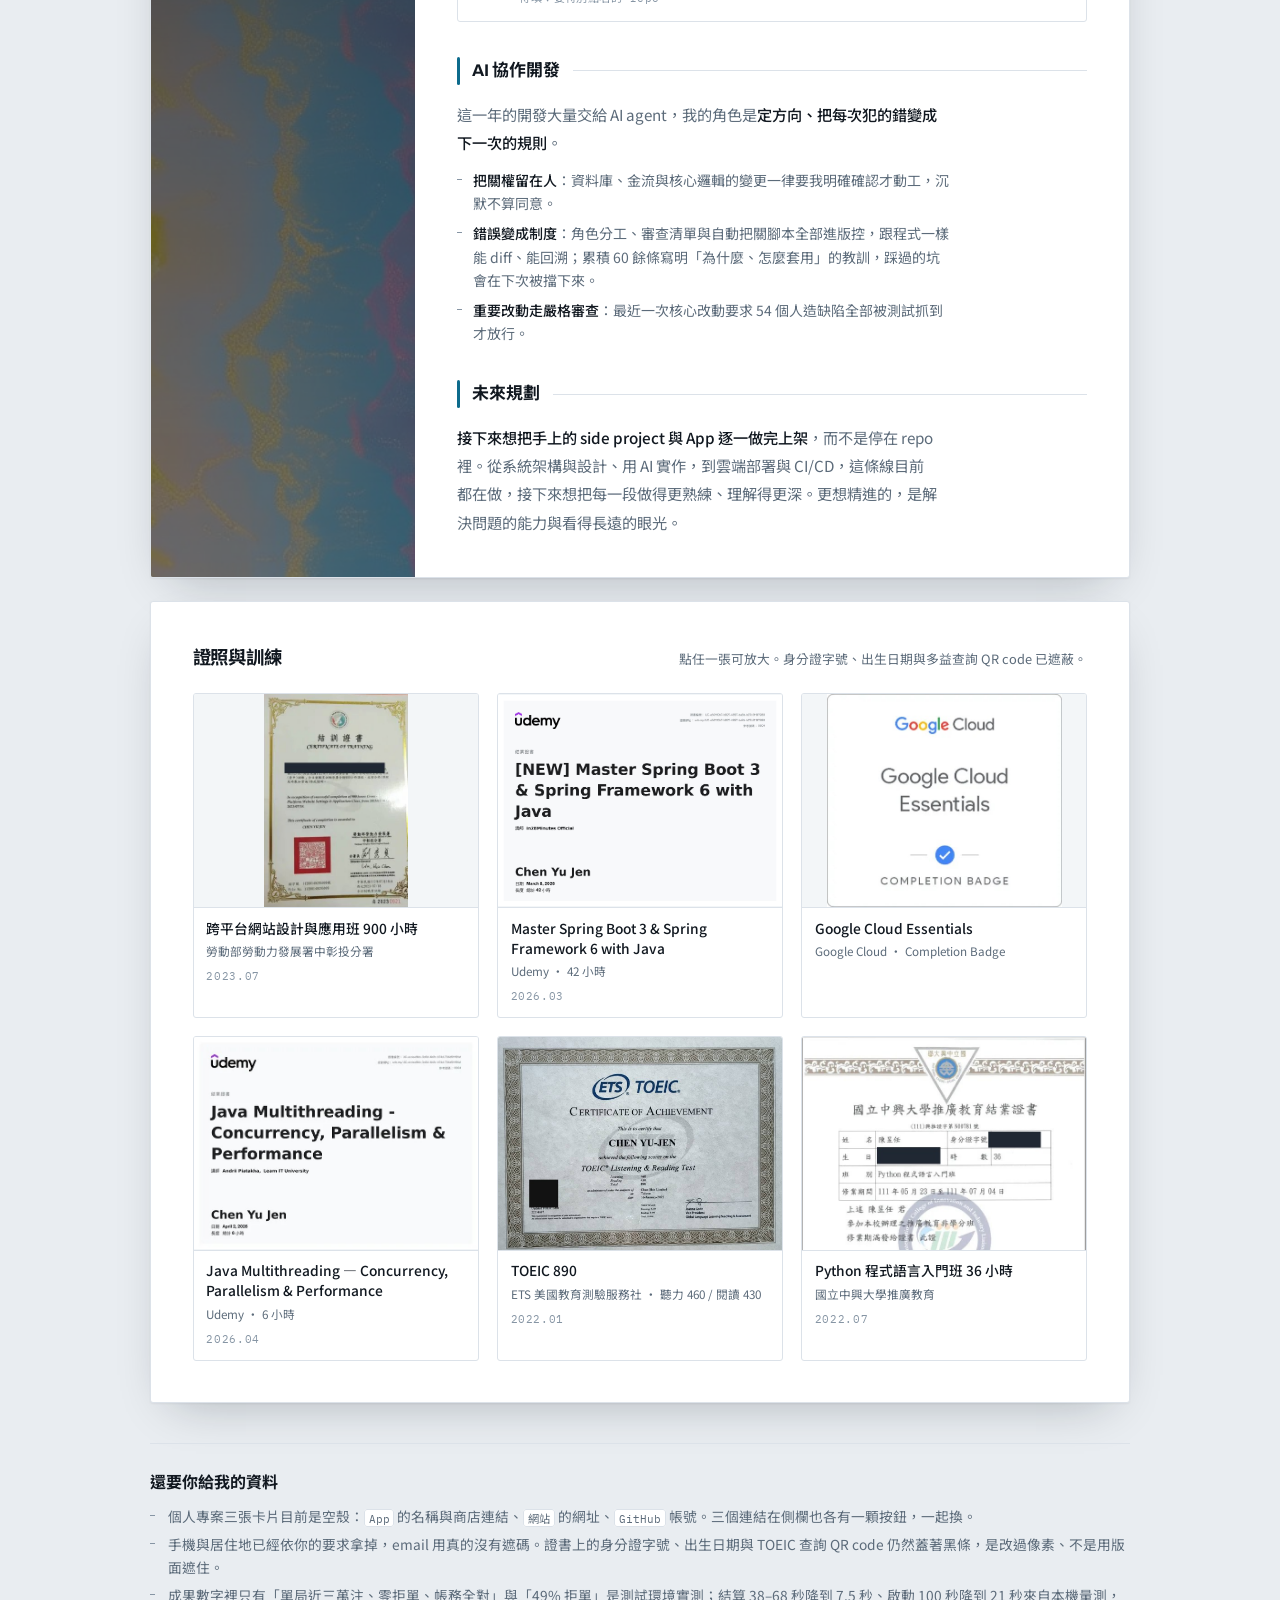
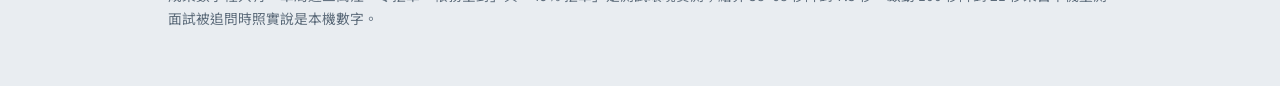
==== commit b97e8a08: "聯絡區改成 icon：螢幕只顯示圖示，列印時展開成信箱與帳號" ====
--- a/index.html
+++ b/index.html
@@ -38,13 +38,16 @@
 
       <div class="blk">
         <span class="blk-h">聯絡</span>
-        <button class="mail" type="button" data-copy="chenyujen0218@gmail.com">
-          <svg class="icon"><use href="#i-mail"/></svg><span class="mail-t">chenyujen0218@gmail.com</span>
-        </button>
         <div class="links">
-          <a href="https://github.com/alankowabunga" target="_blank" rel="noopener noreferrer"><svg class="icon"><use href="#i-github"/></svg>GitHub</a>
-          <a href="https://www.linkedin.com/in/%E6%98%B1%E4%BB%BB-%E9%99%B3-376286263/" target="_blank" rel="noopener noreferrer"><svg class="icon"><use href="#i-linkedin"/></svg>LinkedIn</a>
-          <a href="https://play.google.com/store/apps/dev?id=○○○" target="_blank" rel="noopener noreferrer"><svg class="icon"><use href="#i-app"/></svg>Google Play</a>
+          <button class="iconbtn mail" type="button" data-copy="chenyujen0218@gmail.com" data-msg="已複製" title="chenyujen0218@gmail.com" aria-label="複製 Email 地址">
+            <svg class="icon"><use href="#i-mail"/></svg><span class="lbl">chenyujen0218@gmail.com</span>
+          </button>
+          <a class="iconbtn" href="https://github.com/alankowabunga" target="_blank" rel="noopener noreferrer" title="github.com/alankowabunga" aria-label="GitHub">
+            <svg class="icon"><use href="#i-github"/></svg><span class="lbl">github.com/alankowabunga</span>
+          </a>
+          <a class="iconbtn" href="https://www.linkedin.com/in/%E6%98%B1%E4%BB%BB-%E9%99%B3-376286263/" target="_blank" rel="noopener noreferrer" title="LinkedIn" aria-label="LinkedIn">
+            <svg class="icon"><use href="#i-linkedin"/></svg><span class="lbl">linkedin.com/in/昱任-陳</span>
+          </a>
         </div>
       </div>
 
@@ -284,11 +287,11 @@
     });
   });
   lb.addEventListener('click',function(e){if(e.target!==img)lb.close()});
-  var mail=document.querySelector('.mail'),label=mail&&mail.querySelector('.mail-t'),t;
+  var mail=document.querySelector('.mail'),t;
   if(mail){mail.addEventListener('click',function(){
     var v=mail.dataset.copy,done=function(){
-      clearTimeout(t);mail.classList.add('copied');label.textContent='已複製到剪貼簿';
-      t=setTimeout(function(){mail.classList.remove('copied');label.textContent=v},1600);
+      clearTimeout(t);mail.classList.add('copied');
+      t=setTimeout(function(){mail.classList.remove('copied')},1600);
     };
     if(navigator.clipboard&&window.isSecureContext){navigator.clipboard.writeText(v).then(done,fallback)}
     else{fallback()}
--- a/style.css
+++ b/style.css
@@ -123,29 +123,25 @@
 .blk b{color:#fff;font-weight:500}
 .blk em{font-style:normal;color:#8296aa;font-size:.74rem;display:block}
 
-.mail{
-  display:flex;align-items:center;gap:.45rem;width:100%;
-  font:inherit;font-size:.73rem;text-align:left;
-  padding:.4rem .7rem;border-radius:999px;
-  border:1px solid rgba(255,255,255,.18);background:rgba(255,255,255,.05);
-  color:#dbe5ef;cursor:pointer;overflow-wrap:anywhere;
+/* Screen: icons only. Print: the address and handles spell out — nobody can
+   contact you from a picture of an envelope. */
+.links{display:flex;flex-wrap:wrap;gap:.5rem;margin-top:.1rem}
+.iconbtn{
+  position:relative;display:inline-grid;place-items:center;
+  width:2.15rem;height:2.15rem;padding:0;
+  border-radius:999px;border:1px solid rgba(255,255,255,.18);background:rgba(255,255,255,.05);
+  color:#dbe5ef;text-decoration:none;font:inherit;cursor:pointer;
   transition:border-color .15s ease,color .15s ease,background .15s ease;
 }
-.mail:hover{border-color:#8fd3e8;color:#fff;background:rgba(143,211,232,.14)}
-.mail:focus-visible{outline:2px solid #8fd3e8;outline-offset:2px}
-.mail .icon{font-size:.85rem;color:#8296aa;flex:none}
-.mail.copied{border-color:#8fd3e8;color:#8fd3e8}
-.links{display:flex;flex-wrap:wrap;gap:.45rem;margin-top:.85rem}
-.links a{
-  display:inline-flex;align-items:center;gap:.4rem;
-  padding:.34rem .7rem;border-radius:999px;
-  border:1px solid rgba(255,255,255,.18);background:rgba(255,255,255,.05);
-  color:#dbe5ef;text-decoration:none;font-size:.74rem;
-  transition:border-color .15s ease,color .15s ease,background .15s ease;
-}
-.links a:hover{border-color:#8fd3e8;color:#fff;background:rgba(143,211,232,.14)}
-.links a:focus-visible{outline:2px solid #8fd3e8;outline-offset:2px}
-.links .icon{font-size:.88rem}
+.iconbtn:hover{border-color:#8fd3e8;color:#fff;background:rgba(143,211,232,.14)}
+.iconbtn:focus-visible{outline:2px solid #8fd3e8;outline-offset:2px}
+.iconbtn .icon{font-size:.95rem}
+.iconbtn .lbl{position:absolute;width:1px;height:1px;overflow:hidden;clip-path:inset(50%);white-space:nowrap}
+.iconbtn.copied{border-color:#8fd3e8;color:#8fd3e8}
+.iconbtn.copied::after{
+  content:attr(data-msg);position:absolute;left:50%;top:calc(100% + .25rem);transform:translateX(-50%);
+  font-size:.66rem;white-space:nowrap;color:#8fd3e8;
+}
 
 /* ---------- main ---------- */
 .main{padding:clamp(1.5rem,3.8vw,2.6rem)}
@@ -294,10 +290,15 @@
   .certs{grid-template-columns:repeat(2,1fr);gap:7mm}
   /* Fixed height, not 4/3: six scans have to fit three rows on one page. */
   .cert img{aspect-ratio:auto;height:50mm}
-  .cert-btn,.mail{cursor:default}
-  /* 62mm sidebar: the address must not break mid-word. */
-  .mail{border-color:rgba(255,255,255,.3);font-size:.66rem;padding:.35rem .5rem;gap:.35rem}
-  .mail .icon{font-size:.78rem}
+  .cert-btn,.iconbtn{cursor:default}
+  .links{flex-direction:column;gap:.34rem}
+  .iconbtn{
+    width:auto;height:auto;display:flex;align-items:center;gap:.42rem;
+    border:0;background:none;color:#cfdbe7;font-size:.66rem;
+  }
+  .iconbtn .icon{font-size:.78rem;color:#8296aa}
+  .iconbtn .lbl{position:static;width:auto;height:auto;clip-path:none;overflow:visible;overflow-wrap:anywhere}
+  .iconbtn.copied::after{display:none}
 }
 @media (prefers-reduced-motion:reduce){*{transition:none!important}}
 
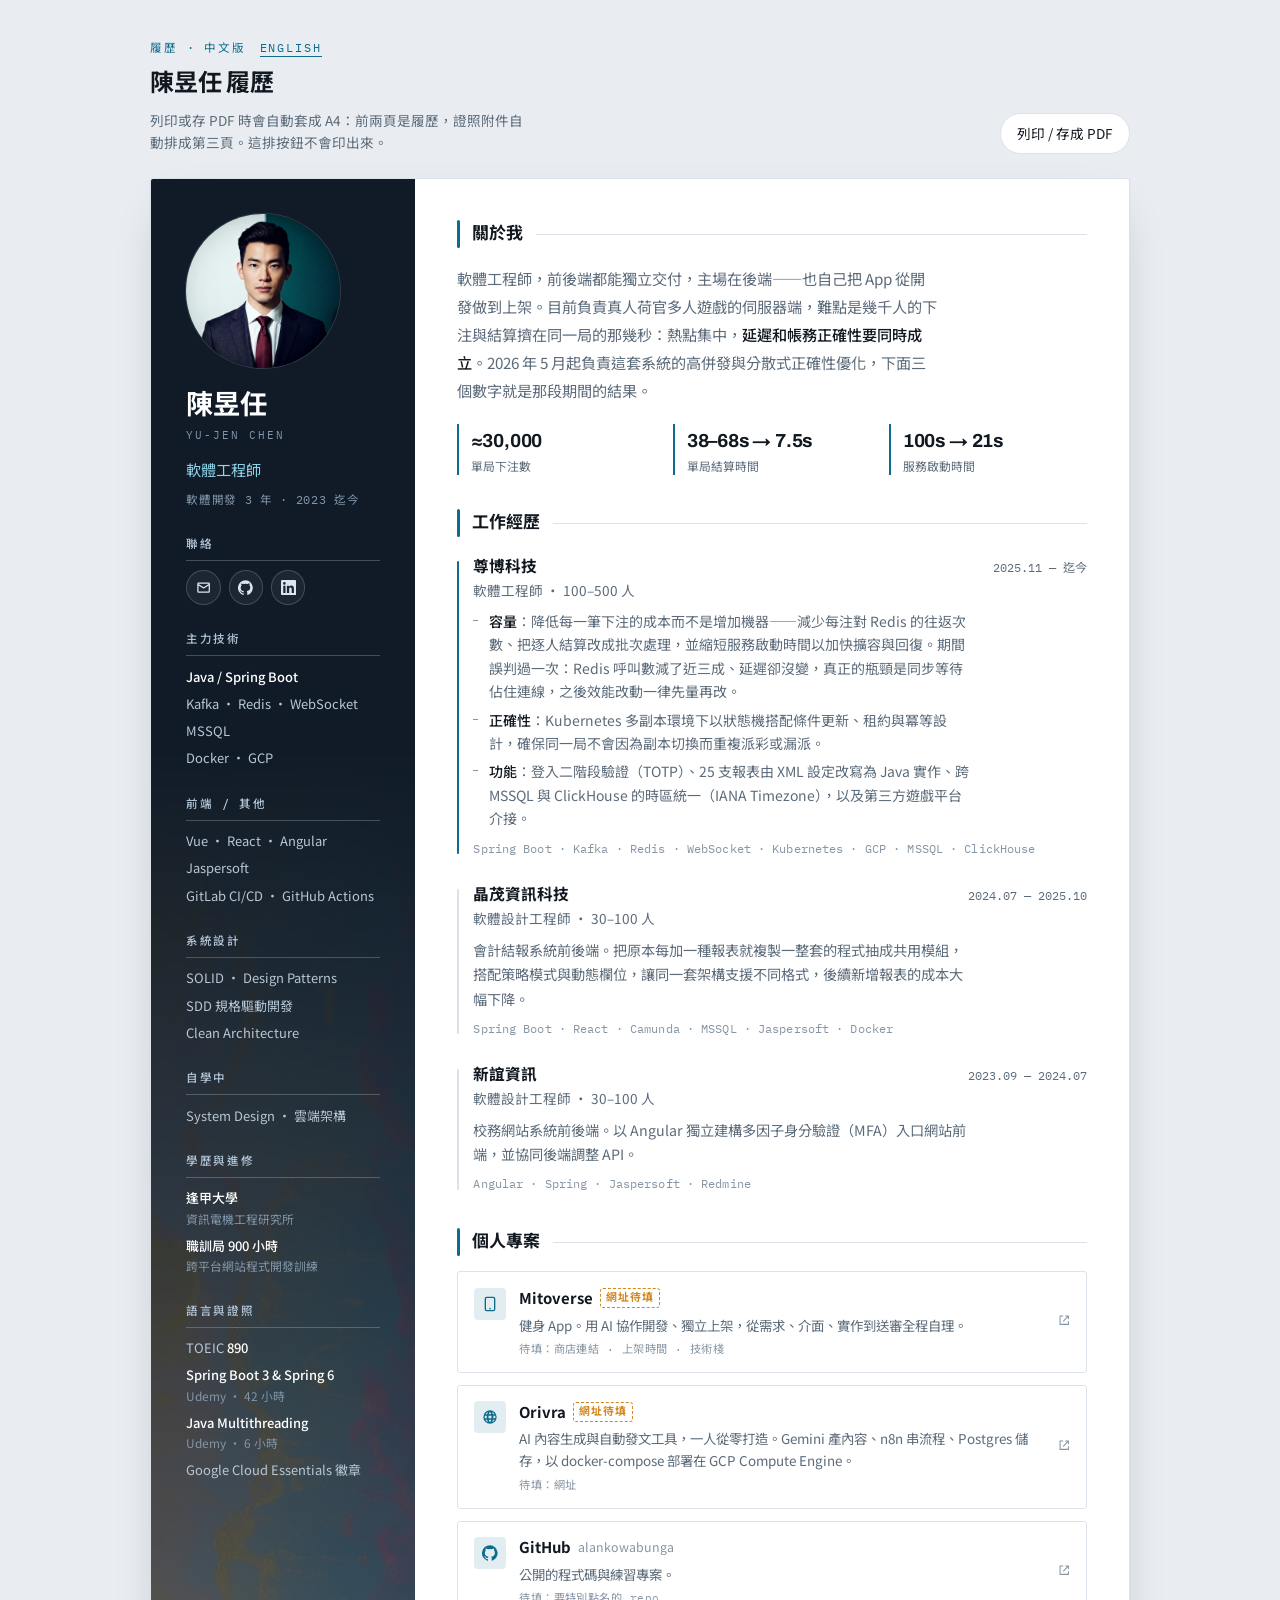
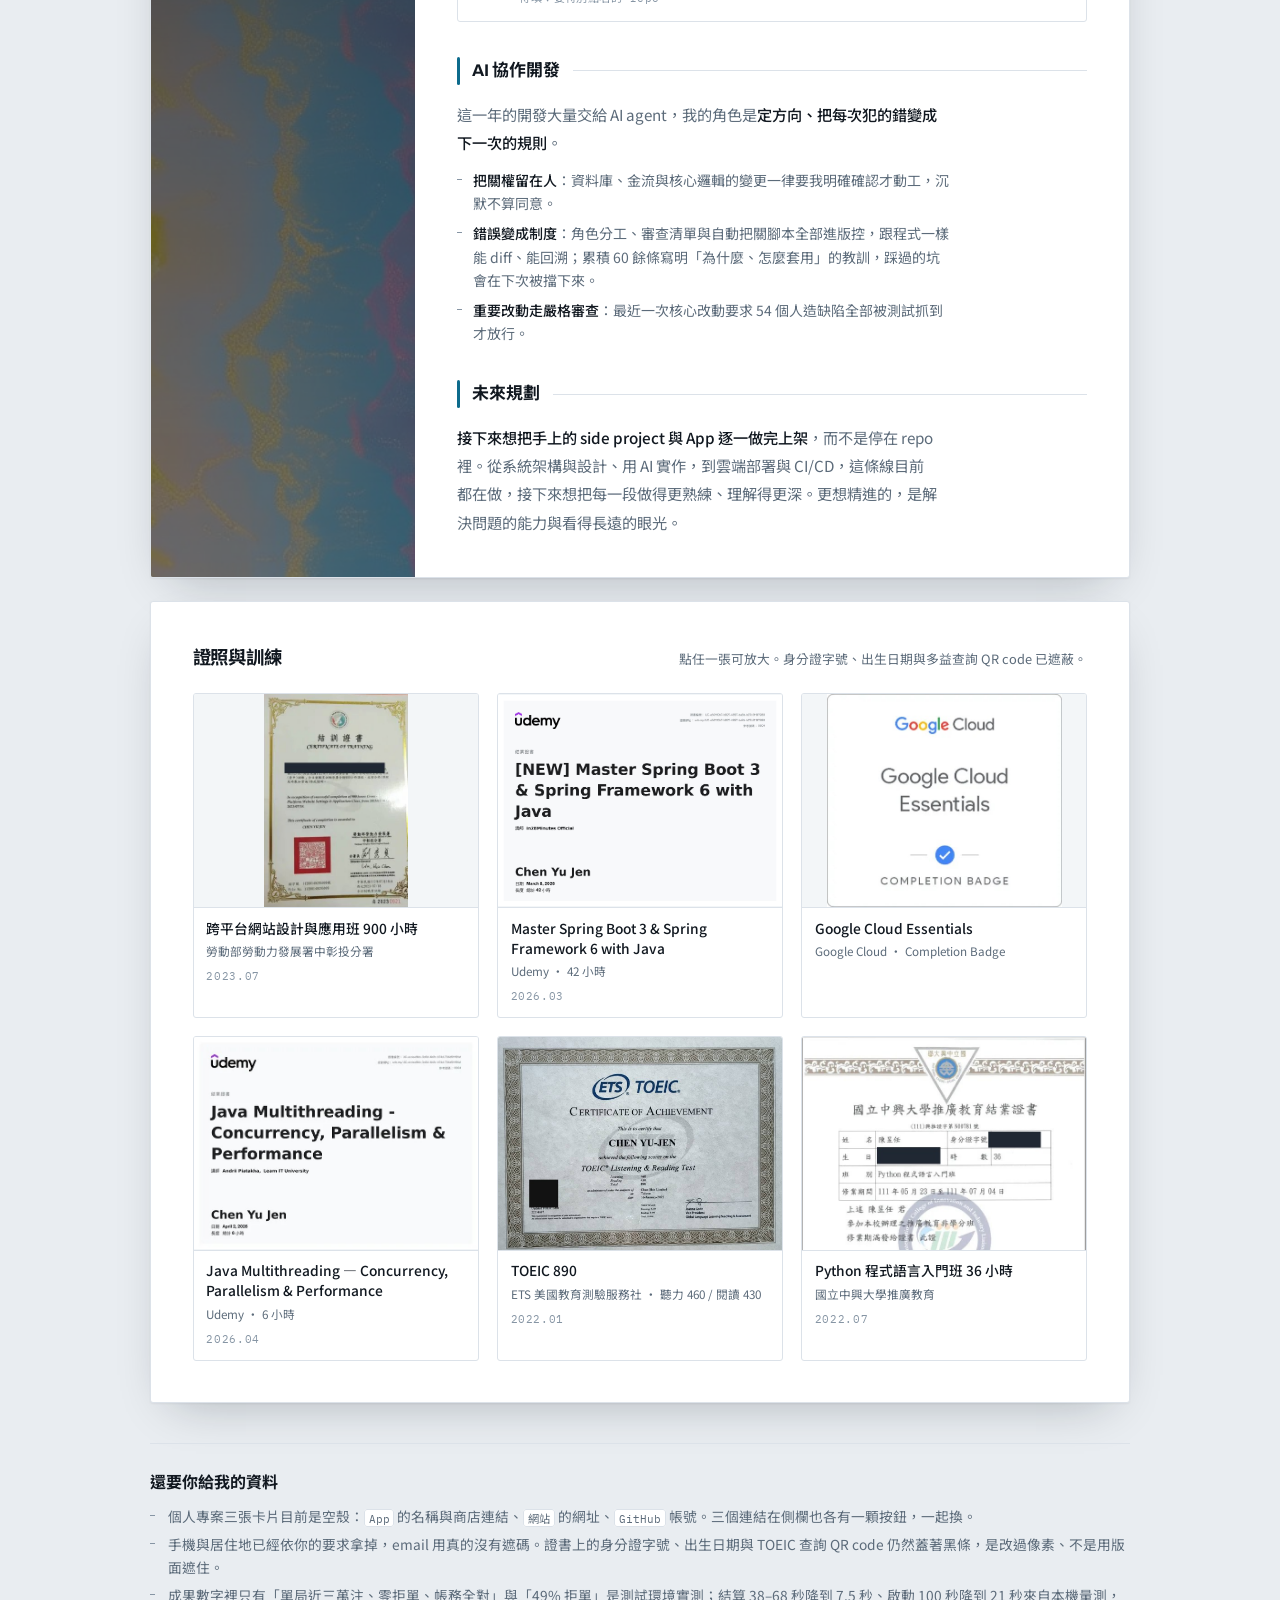
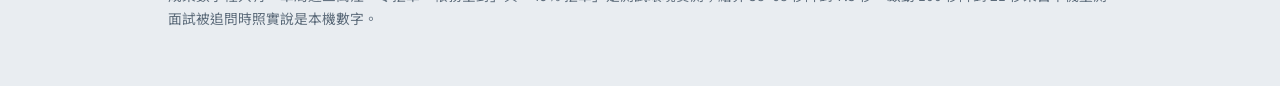
==== commit c0b1e37a: "fix(name): 英文名改成 Yu-Jen Chen——名在前姓在後才是英文履歷慣例 原本寫 Chen Yu Jen，沒有大寫或逗號標出姓氏，英語讀者與 ATS 會把 Chen 當成 first " ====
--- a/index.html
+++ b/index.html
@@ -32,7 +32,7 @@
     <div class="side-in">
       <img class="portrait" src="img/portrait.jpg" alt="陳昱任的大頭照">
       <h2 class="name">陳昱任</h2>
-      <p class="name-en">Chen Yu Jen</p>
+      <p class="name-en">Yu-Jen Chen</p>
       <p class="role">軟體工程師</p>
       <p class="yrs">軟體開發 3 年 · 2023 迄今</p>
 
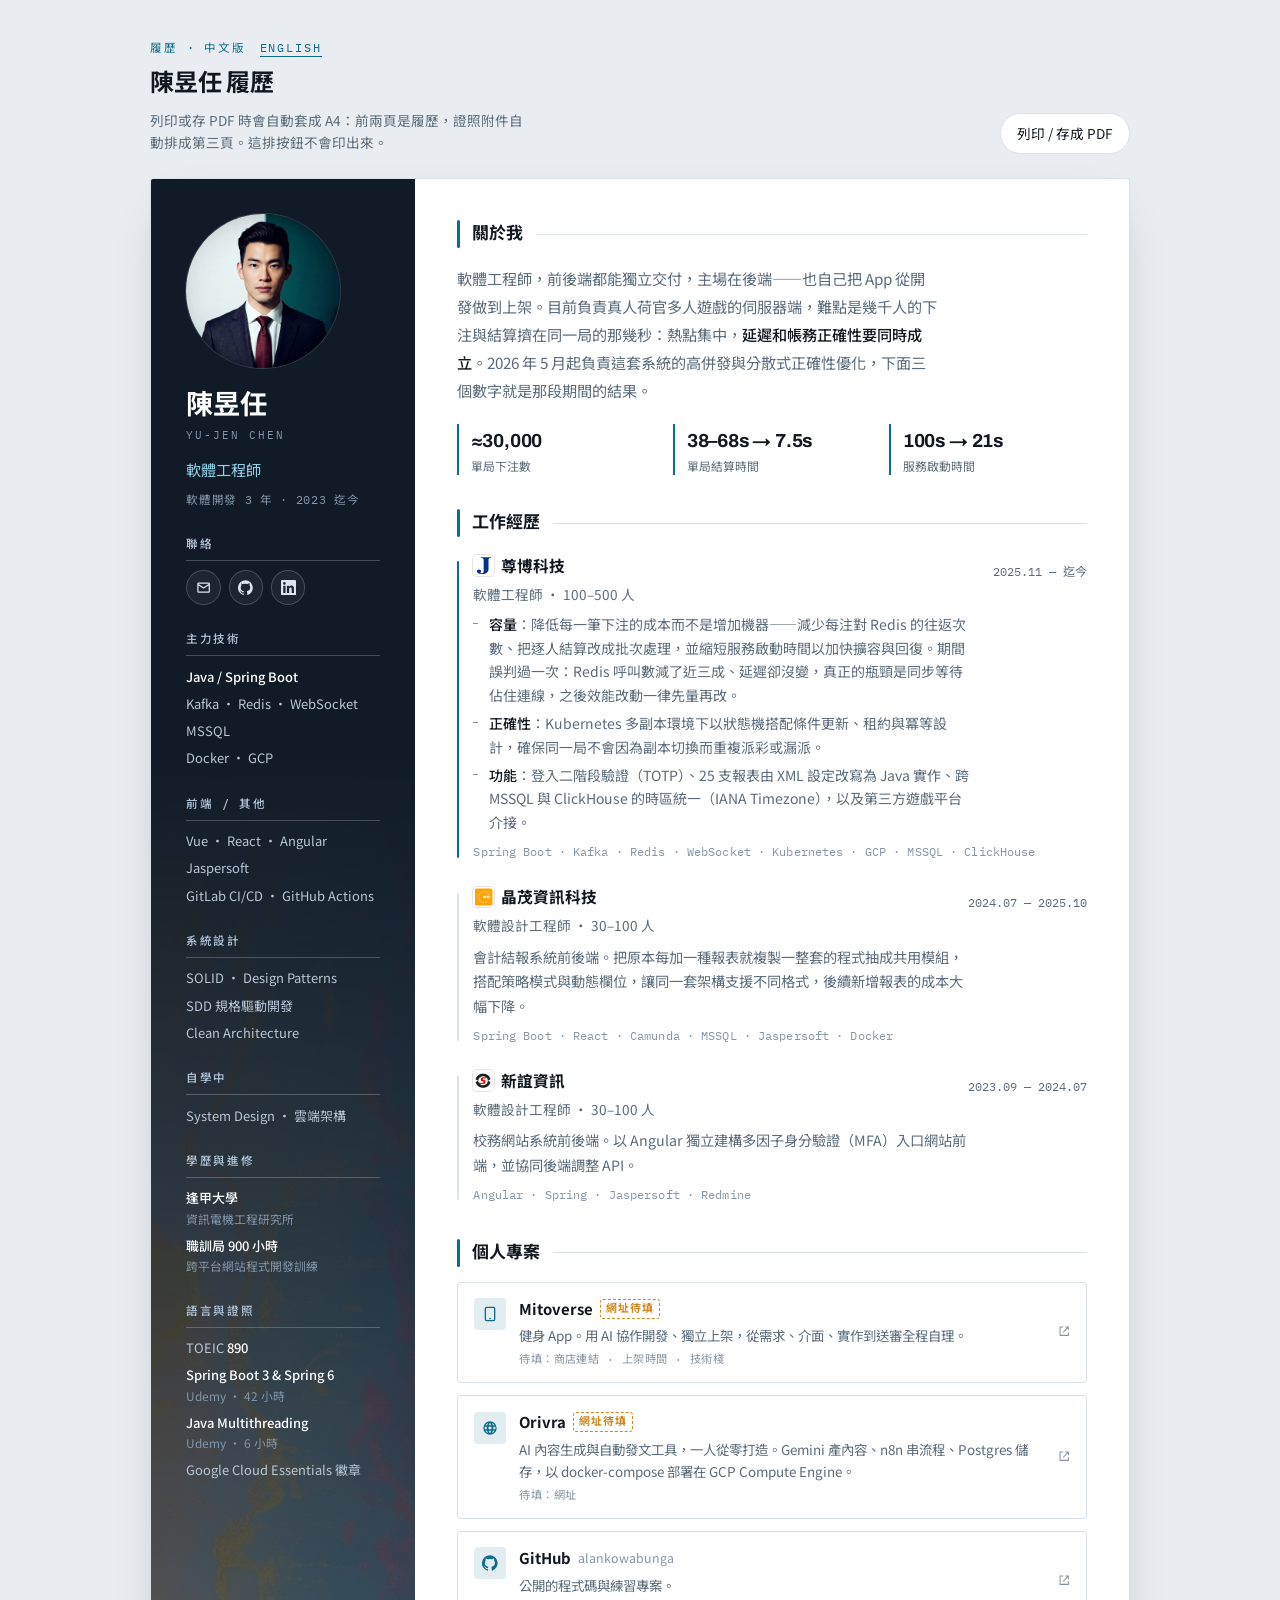
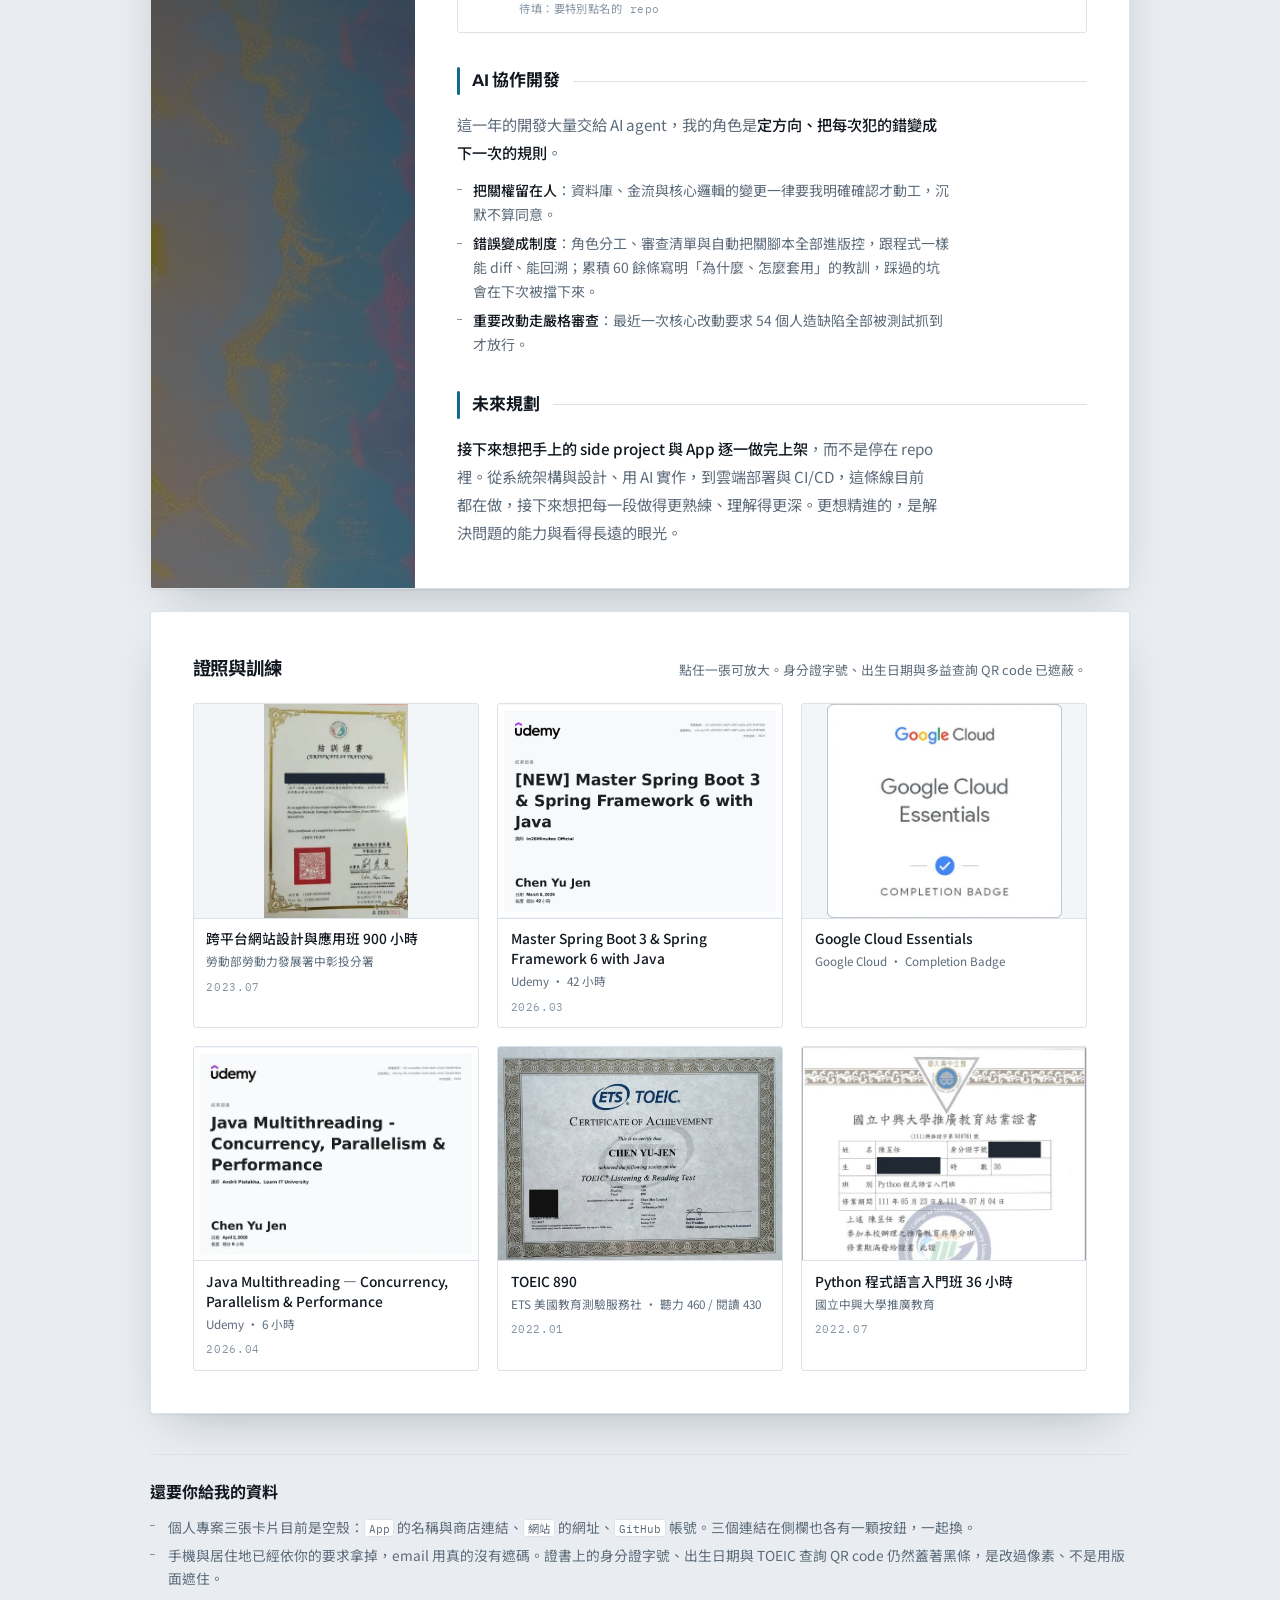
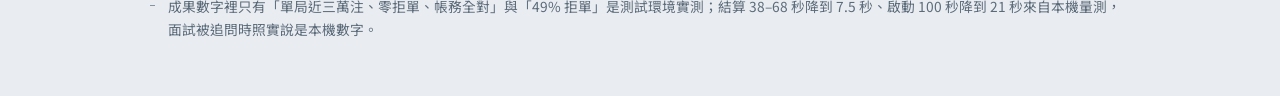
==== commit 4204b8ad: "feat(經歷): 公司名稱旁加上各家自己的品牌標記 三家都從官網取得：jumbogames.com.tw 的 J 字標（頁內 inline SVG 取第一條 path，保留向量）、ginmao.co" ====
--- a/index.html
+++ b/index.html
@@ -116,7 +116,7 @@
       <div class="jobs">
 
         <div class="job job--now">
-          <div class="job-row"><span class="job-co">尊博科技</span><span class="job-when">2025.11 — 迄今</span></div>
+          <div class="job-row"><span class="co"><img class="co-logo" src="img/logo-jumbo.svg" alt="" loading="lazy"><span class="job-co">尊博科技</span></span><span class="job-when">2025.11 — 迄今</span></div>
           <p class="job-title">軟體工程師 · 100–500 人</p>
           <ul class="pts">
             <li><b>容量</b>：降低每一筆下注的成本而不是增加機器——減少每注對 Redis 的往返次數、把逐人結算改成批次處理，並縮短服務啟動時間以加快擴容與回復。期間誤判過一次：Redis 呼叫數減了近三成、延遲卻沒變，真正的瓶頸是同步等待佔住連線，之後效能改動一律先量再改。</li>
@@ -127,14 +127,14 @@
         </div>
 
         <div class="job">
-          <div class="job-row"><span class="job-co">晶茂資訊科技</span><span class="job-when">2024.07 — 2025.10</span></div>
+          <div class="job-row"><span class="co"><img class="co-logo" src="img/logo-ginmao.svg" alt="" loading="lazy"><span class="job-co">晶茂資訊科技</span></span><span class="job-when">2024.07 — 2025.10</span></div>
           <p class="job-title">軟體設計工程師 · 30–100 人</p>
           <p class="job-desc">會計結報系統前後端。把原本每加一種報表就複製一整套的程式抽成共用模組，搭配策略模式與動態欄位，讓同一套架構支援不同格式，後續新增報表的成本大幅下降。</p>
           <p class="stack">Spring Boot · React · Camunda · MSSQL · Jaspersoft · Docker</p>
         </div>
 
         <div class="job">
-          <div class="job-row"><span class="job-co">新誼資訊</span><span class="job-when">2023.09 — 2024.07</span></div>
+          <div class="job-row"><span class="co"><img class="co-logo" src="img/logo-shinsoft.png" alt="" loading="lazy"><span class="job-co">新誼資訊</span></span><span class="job-when">2023.09 — 2024.07</span></div>
           <p class="job-title">軟體設計工程師 · 30–100 人</p>
           <p class="job-desc">校務網站系統前後端。以 Angular 獨立建構多因子身分驗證（MFA）入口網站前端，並協同後端調整 API。</p>
           <p class="stack">Angular · Spring · Jaspersoft · Redmine</p>
--- a/style.css
+++ b/style.css
@@ -169,6 +169,8 @@
 .job::before{content:"";position:absolute;left:0;top:.55em;bottom:.25em;width:2px;background:var(--line);border-radius:2px}
 .job--now::before{background:var(--accent)}
 .job-row{display:flex;flex-wrap:wrap;gap:.05rem .9rem;align-items:baseline;justify-content:space-between}
+.co{display:inline-flex;align-items:center;gap:.45rem;min-width:0}
+.co-logo{flex:none;width:1.3rem;height:1.3rem;object-fit:contain;border-radius:4px;background:#fff;padding:1.5px;box-shadow:0 0 0 1px rgba(0,0,0,.1)}
 .job-co{font-weight:700;font-size:.98rem}
 .job-when{font-family:var(--font-mono);font-size:.76rem;color:var(--muted);font-variant-numeric:tabular-nums;white-space:nowrap}
 .job-title{color:var(--muted);font-size:.85rem;margin-top:.05rem}
@@ -278,6 +280,7 @@
   .fig{padding-left:.5rem}
   .fig b{font-size:1rem;white-space:nowrap}
   .fig span{white-space:nowrap}
+  .co-logo{width:4.4mm;height:4.4mm;padding:.3mm;box-shadow:0 0 0 .2mm rgba(0,0,0,.14)}
   .jobs{gap:1.15rem}
   .proj-out{display:none}
   /* The pending notes are reminders to the author, not resume content. */
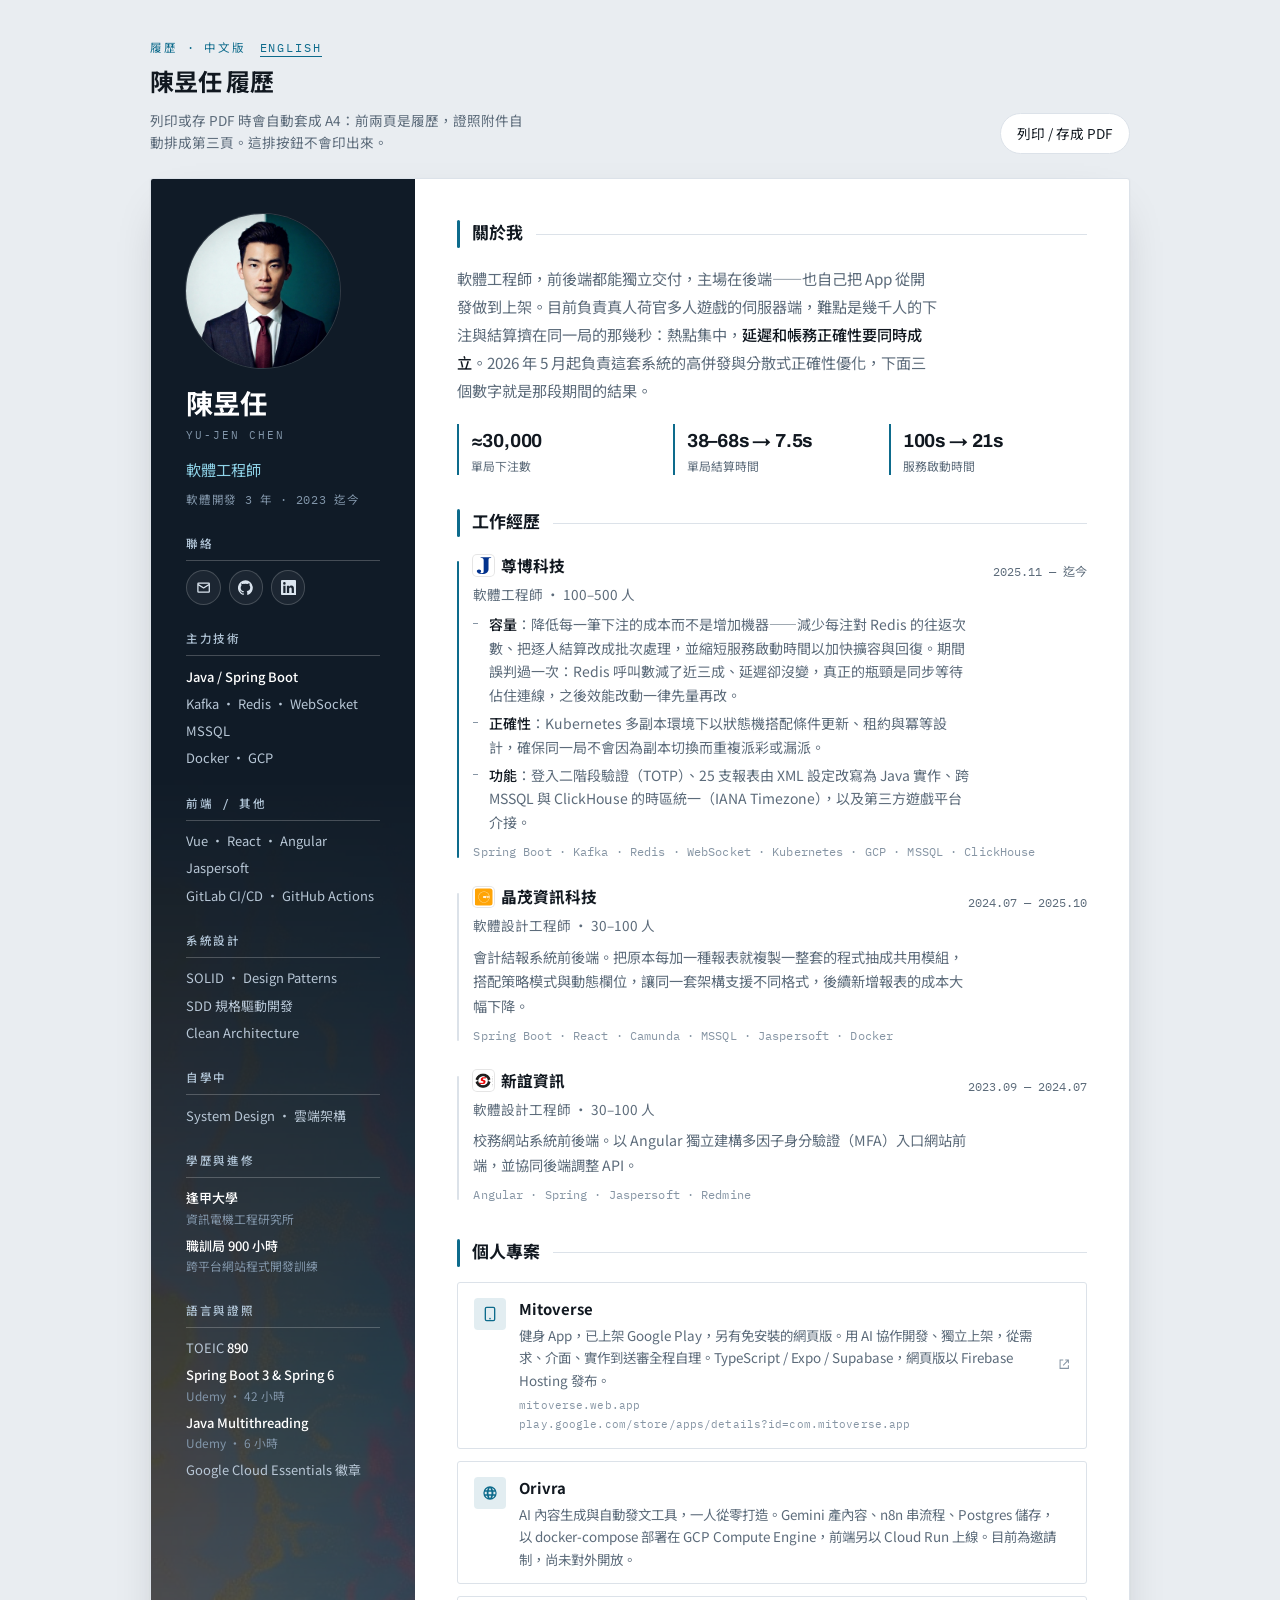
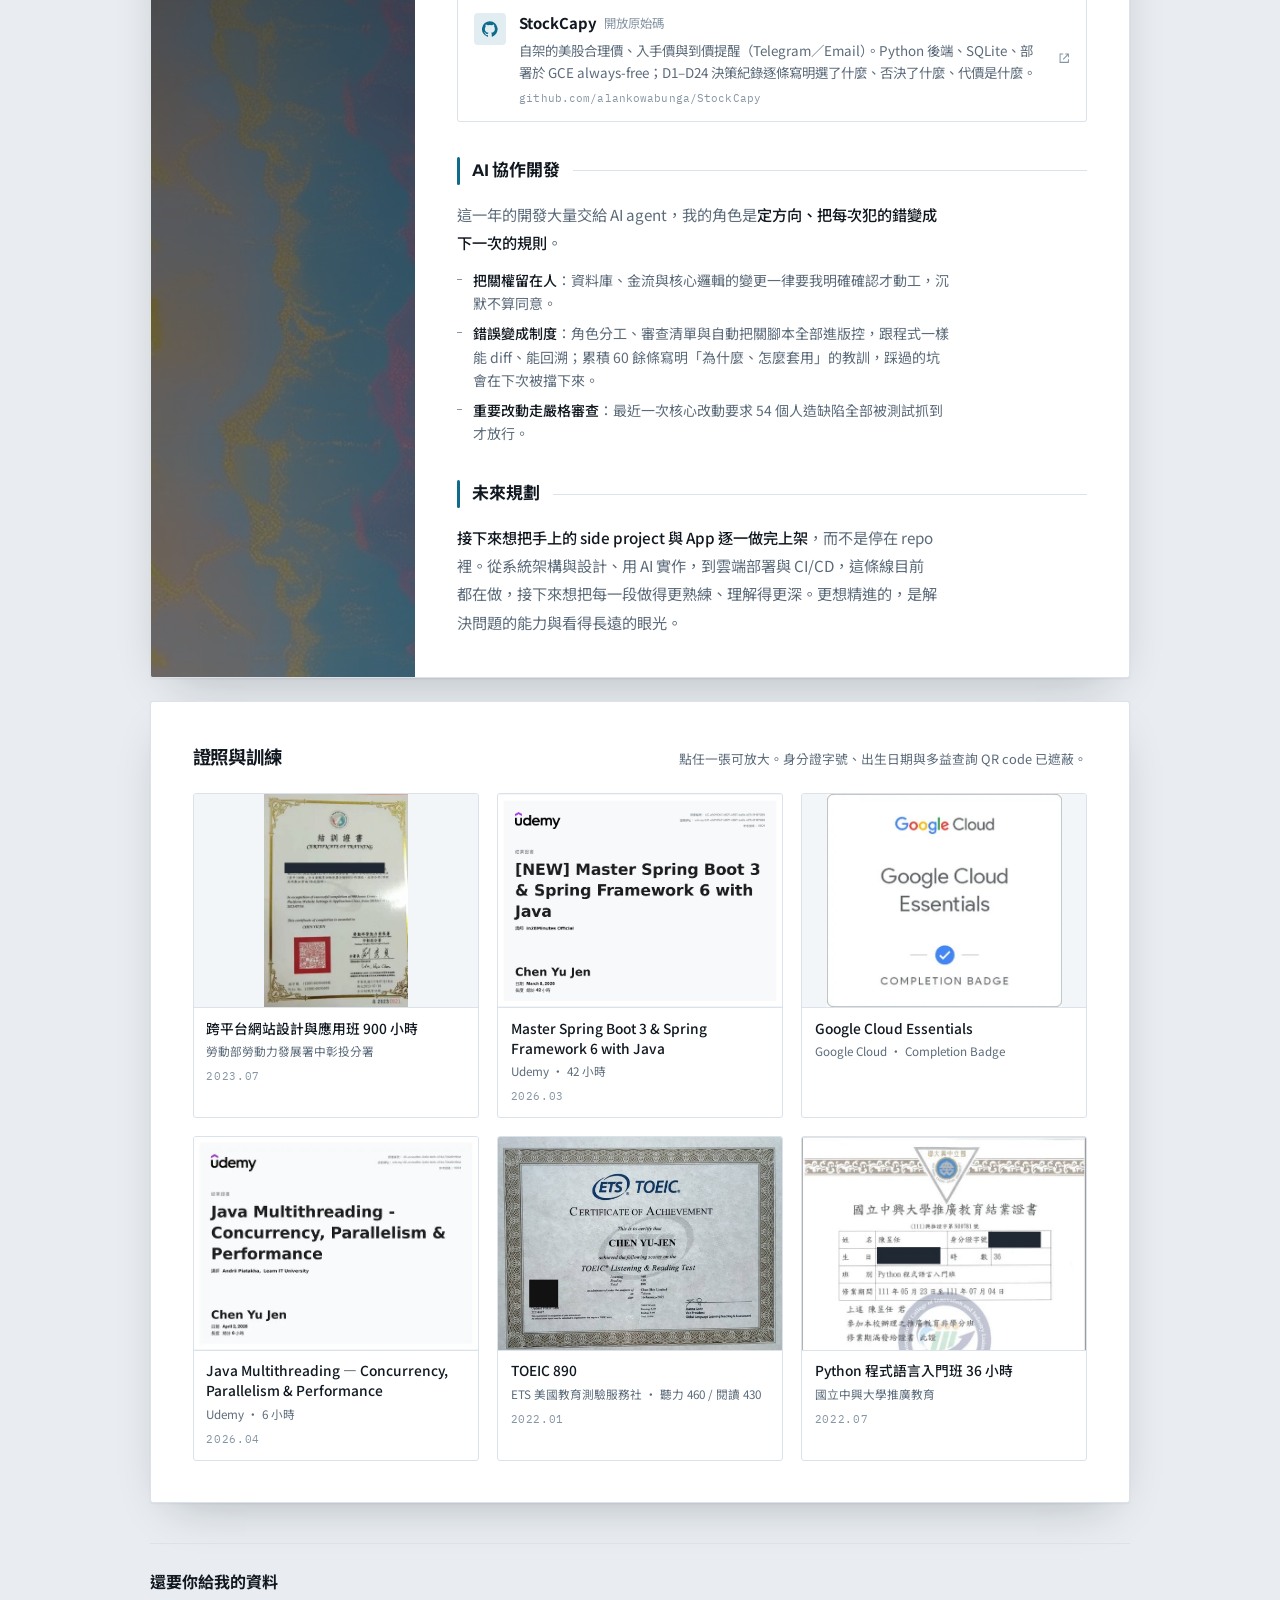
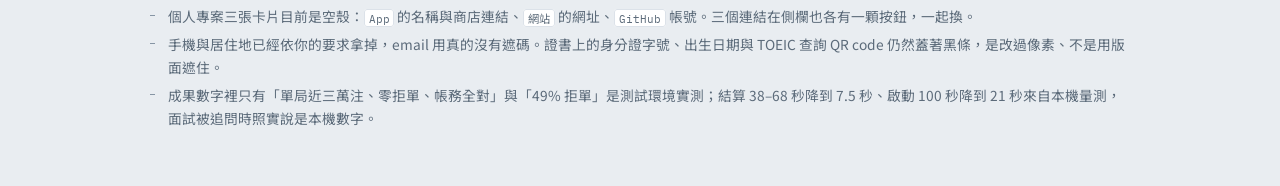
==== commit 021b6a28: "feat(projects): 填入 Mitoverse 網址、Orivra 改為無連結卡、GitHub 卡換成 StockCapy 專案卡原本三格都掛 ○○○ 佔位。這次： - Mitoverse：" ====
--- a/index.html
+++ b/index.html
@@ -147,25 +147,24 @@
       <h3 class="sec-h">個人專案<i></i></h3>
       <div class="projects">
 
-        <a class="proj" href="https://play.google.com/store/apps/dev?id=○○○" target="_blank" rel="noopener noreferrer">
+        <a class="proj" href="https://mitoverse.web.app" target="_blank" rel="noopener noreferrer">
           <span class="proj-ico"><svg class="icon"><use href="#i-app"/></svg></span>
-          <b>Mitoverse <span class="todo">網址待填</span></b>
+          <b>Mitoverse</b>
           <span class="proj-out"><svg class="icon"><use href="#i-out"/></svg></span>
-          <span class="d">健身 App。用 AI 協作開發、獨立上架，從需求、介面、實作到送審全程自理。<em>待填：商店連結 · 上架時間 · 技術棧</em></span>
+          <span class="d">健身 App，已上架 Google Play，另有免安裝的網頁版。用 AI 協作開發、獨立上架，從需求、介面、實作到送審全程自理。TypeScript / Expo / Supabase，網頁版以 Firebase Hosting 發布。<span class="proj-url">mitoverse.web.app<br>play.google.com/store/apps/details?id=com.mitoverse.app</span></span>
         </a>
 
-        <a class="proj" href="https://○○○" target="_blank" rel="noopener noreferrer">
+        <div class="proj proj--flat">
           <span class="proj-ico"><svg class="icon"><use href="#i-web"/></svg></span>
-          <b>Orivra <span class="todo">網址待填</span></b>
+          <b>Orivra</b>
+          <span class="d">AI 內容生成與自動發文工具，一人從零打造。Gemini 產內容、n8n 串流程、Postgres 儲存，以 docker-compose 部署在 GCP Compute Engine，前端另以 Cloud Run 上線。目前為邀請制，尚未對外開放。</span>
+        </div>
+
+        <a class="proj" href="https://github.com/alankowabunga/StockCapy" target="_blank" rel="noopener noreferrer">
+          <span class="proj-ico"><svg class="icon"><use href="#i-github"/></svg></span>
+          <b>StockCapy <small style="font-weight:400;color:var(--faint)">開放原始碼</small></b>
           <span class="proj-out"><svg class="icon"><use href="#i-out"/></svg></span>
-          <span class="d">AI 內容生成與自動發文工具，一人從零打造。Gemini 產內容、n8n 串流程、Postgres 儲存，以 docker-compose 部署在 GCP Compute Engine。<em>待填：網址</em></span>
-        </a>
-
-        <a class="proj" href="https://github.com/alankowabunga" target="_blank" rel="noopener noreferrer">
-          <span class="proj-ico"><svg class="icon"><use href="#i-github"/></svg></span>
-          <b>GitHub <small style="font-weight:400;color:var(--faint)">alankowabunga</small></b>
-          <span class="proj-out"><svg class="icon"><use href="#i-out"/></svg></span>
-          <span class="d">公開的程式碼與練習專案。<em>待填：要特別點名的 repo</em></span>
+          <span class="d">自架的美股合理價、入手價與到價提醒（Telegram／Email）。Python 後端、SQLite、部署於 GCE always-free；D1–D24 決策紀錄逐條寫明選了什麼、否決了什麼、代價是什麼。<span class="proj-url">github.com/alankowabunga/StockCapy</span></span>
         </a>
 
       </div>
--- a/style.css
+++ b/style.css
@@ -199,6 +199,9 @@
 .proj-out{grid-column:3;grid-row:1/3;font-size:.78rem;color:var(--faint);align-self:center}
 .proj span.d{grid-column:2;grid-row:2;font-size:.84rem;color:var(--muted);line-height:1.65}
 .proj em{font-style:normal;font-family:var(--font-mono);font-size:.7rem;color:var(--faint);letter-spacing:.04em;display:block;margin-top:.25rem}
+.proj-url{display:block;margin-top:.35rem;font-family:var(--font-mono);font-size:.7rem;color:var(--faint);letter-spacing:.01em;line-height:1.7;overflow-wrap:anywhere}
+.proj--flat{cursor:default}
+.proj--flat:hover{border-color:var(--line);background:none}
 .todo{color:var(--amber);font-family:var(--font-mono);font-size:.68rem;letter-spacing:.08em;border:1px dashed currentColor;border-radius:3px;padding:0 .35rem}
 
 @media (max-width:780px){
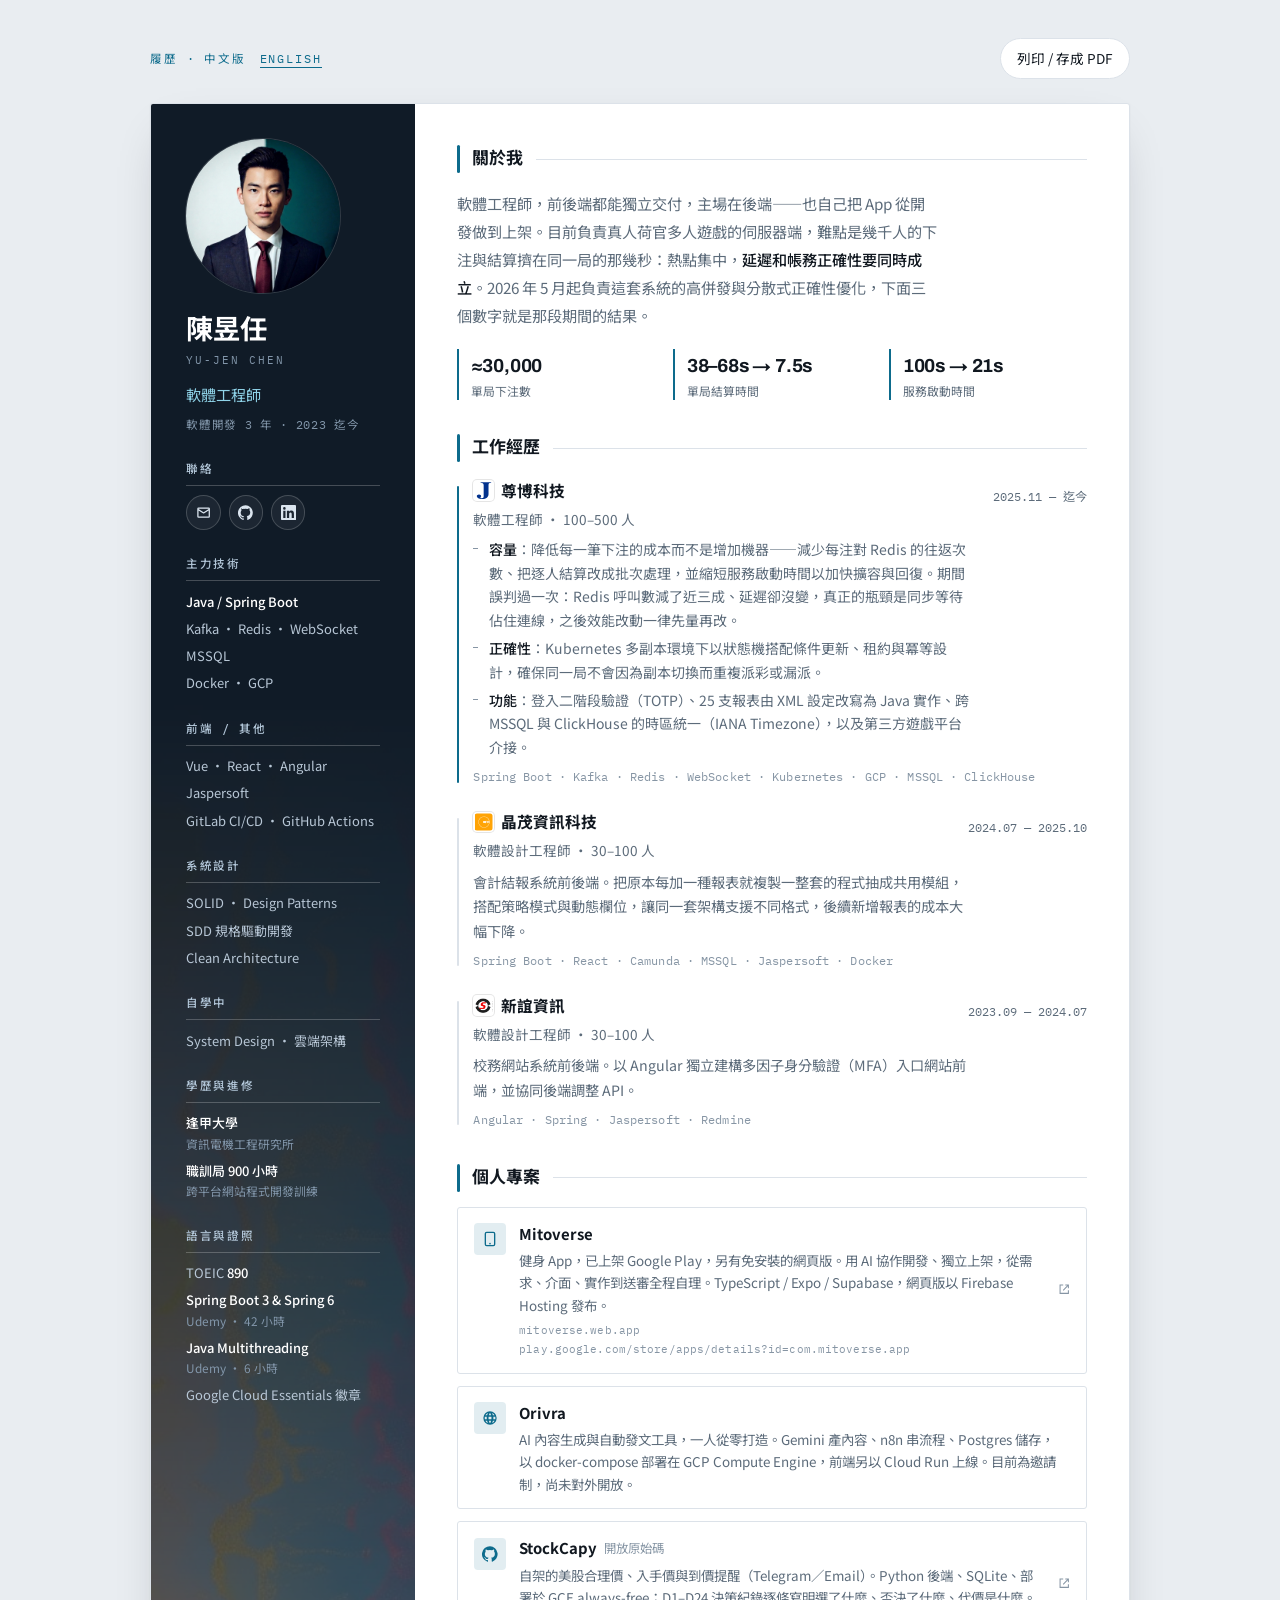
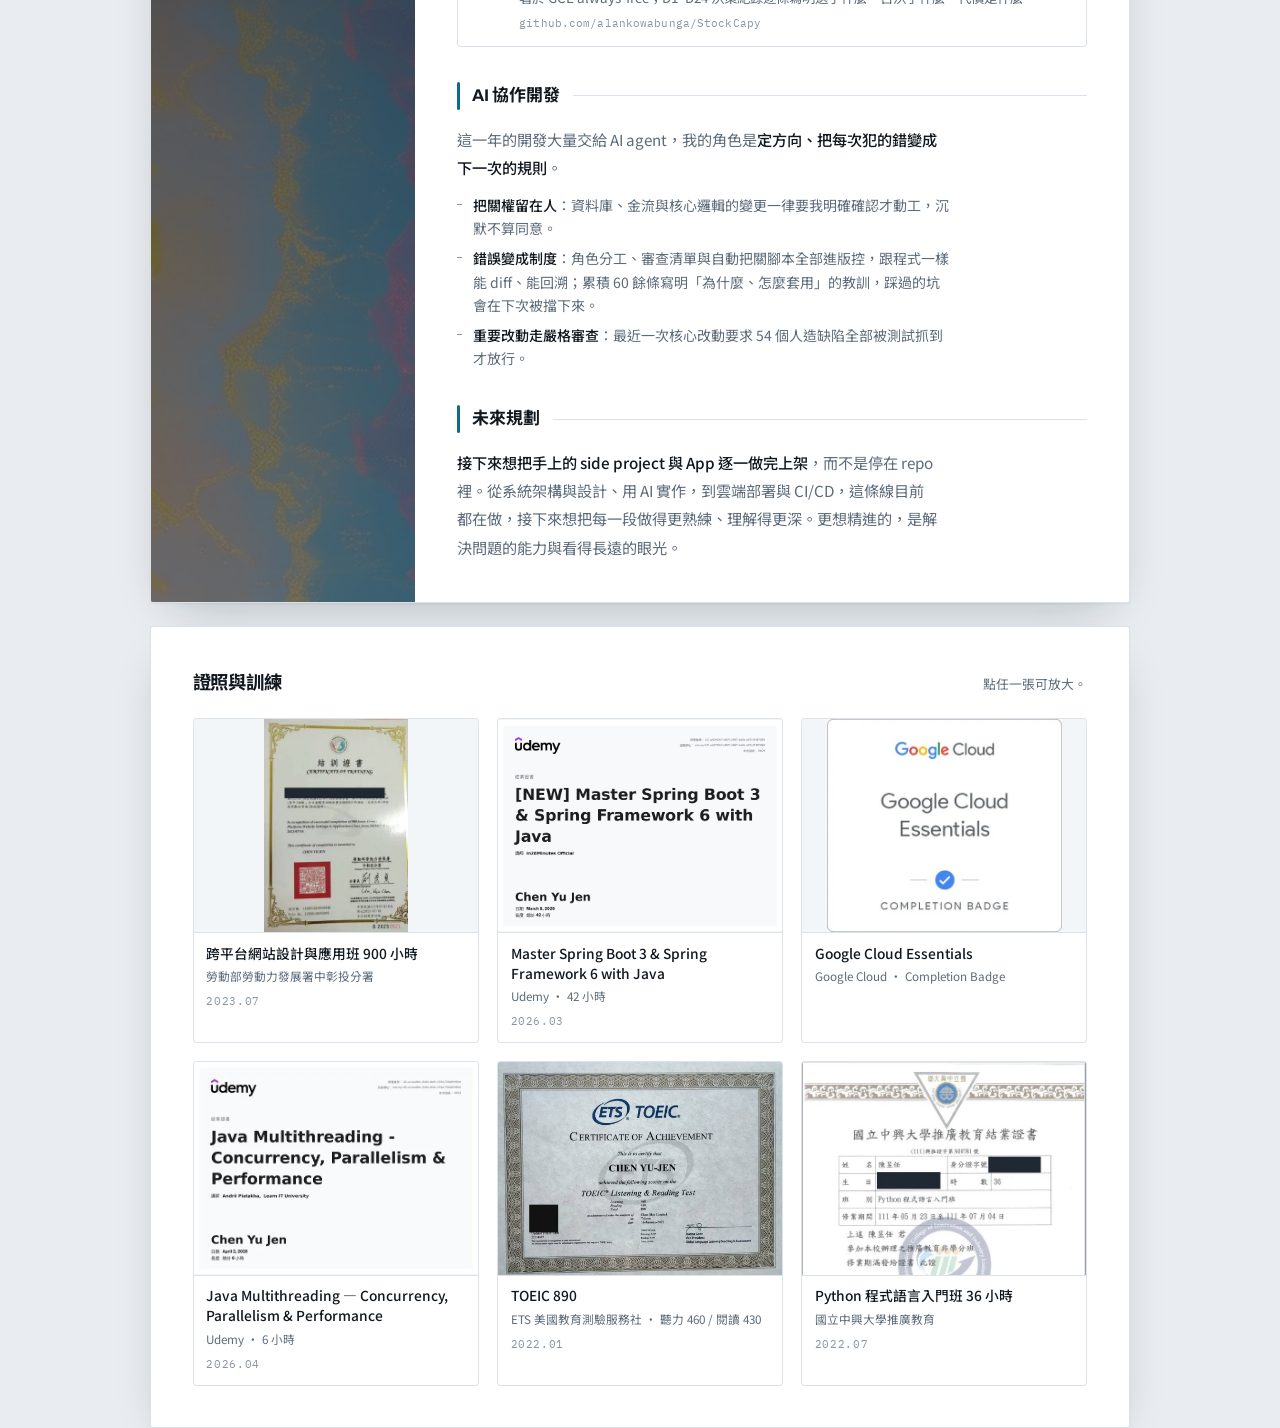
==== commit eb2684f5: "chore(page): 移除對外不該出現的工作筆記，精簡工具列與證照說明 頁尾那段「還要你給我的資料」是寫給我自己看的待辦，卻一直公開 掛在線上，而且內容已經過期（專案卡早就填好了），還把成果數字 " ====
--- a/index.html
+++ b/index.html
@@ -4,6 +4,22 @@
 <meta charset="utf-8">
 <meta name="viewport" content="width=device-width,initial-scale=1">
 <title>陳昱任 履歷</title>
+<meta name="description" content="軟體工程師，後端為主、全端可寫。高併發與分散式系統、Java、Spring Boot、Kafka、Redis、Kubernetes、GCP；工作之外獨立開發並上架 Mitoverse 與 Orivra。">
+<meta property="og:type" content="profile">
+<meta property="og:site_name" content="Yu-Jen Chen · Resume">
+<meta property="og:title" content="陳昱任 Yu-Jen Chen — 軟體工程師履歷">
+<meta property="og:description" content="軟體工程師，後端為主、全端可寫。高併發與分散式系統、Java、Spring Boot、Kafka、Redis、Kubernetes、GCP；工作之外獨立開發並上架 Mitoverse 與 Orivra。">
+<meta property="og:url" content="https://alankowabunga.github.io/resume/">
+<meta property="og:image" content="https://alankowabunga.github.io/resume/img/og.png">
+<meta property="og:image:width" content="1200">
+<meta property="og:image:height" content="630">
+<meta property="og:image:alt" content="Yu-Jen Chen 陳昱任 — 軟體工程師履歷">
+<meta property="og:locale" content="zh_TW">
+<meta property="og:locale:alternate" content="en_US">
+<meta name="twitter:card" content="summary_large_image">
+<meta name="twitter:title" content="陳昱任 Yu-Jen Chen — 軟體工程師履歷">
+<meta name="twitter:description" content="軟體工程師，後端為主、全端可寫。高併發與分散式系統、Java、Spring Boot、Kafka、Redis、Kubernetes、GCP；工作之外獨立開發並上架 Mitoverse 與 Orivra。">
+<meta name="twitter:image" content="https://alankowabunga.github.io/resume/img/og.png">
 <link rel="preconnect" href="https://fonts.gstatic.com" crossorigin>
 <link rel="stylesheet" href="https://fonts.googleapis.com/css2?family=Archivo:wght@500;600;700;800&family=IBM+Plex+Mono:wght@400;500&family=Noto+Sans+TC:wght@400;500;700&display=swap">
 <link rel="stylesheet" href="style.css">
@@ -21,8 +37,6 @@
 <header class="bar">
   <div>
     <p class="kicker">履歷 · 中文版　<a class="lang" href="en.html">English</a></p>
-    <h1>陳昱任 履歷</h1>
-    <p class="hint">列印或存 PDF 時會自動套成 A4：前兩頁是履歷，證照附件自動排成第三頁。這排按鈕不會印出來。</p>
   </div>
   <button class="btn" type="button" onclick="window.print()">列印 / 存成 PDF</button>
 </header>
@@ -31,7 +45,7 @@
   <aside class="side">
     <div class="side-in">
       <img class="portrait" src="img/portrait.jpg" alt="陳昱任的大頭照">
-      <h2 class="name">陳昱任</h2>
+      <h1 class="name">陳昱任</h1>
       <p class="name-en">Yu-Jen Chen</p>
       <p class="role">軟體工程師</p>
       <p class="yrs">軟體開發 3 年 · 2023 迄今</p>
@@ -45,8 +59,8 @@
           <a class="iconbtn" href="https://github.com/alankowabunga" target="_blank" rel="noopener noreferrer" title="github.com/alankowabunga" aria-label="GitHub">
             <svg class="icon"><use href="#i-github"/></svg><span class="lbl">github.com/alankowabunga</span>
           </a>
-          <a class="iconbtn" href="https://www.linkedin.com/in/%E6%98%B1%E4%BB%BB-%E9%99%B3-376286263/" target="_blank" rel="noopener noreferrer" title="LinkedIn" aria-label="LinkedIn">
-            <svg class="icon"><use href="#i-linkedin"/></svg><span class="lbl">linkedin.com/in/昱任-陳</span>
+          <a class="iconbtn" href="https://www.linkedin.com/in/yujenchen-dev/" target="_blank" rel="noopener noreferrer" title="LinkedIn" aria-label="LinkedIn">
+            <svg class="icon"><use href="#i-linkedin"/></svg><span class="lbl">linkedin.com/in/yujenchen-dev</span>
           </a>
         </div>
       </div>
@@ -191,7 +205,7 @@
 <section class="attach">
   <div class="attach-h">
     <h2>證照與訓練</h2>
-    <p>點任一張可放大。身分證字號、出生日期與多益查詢 QR code 已遮蔽。</p>
+    <p>點任一張可放大。</p>
   </div>
 
   <div class="certs">
@@ -267,16 +281,6 @@
   <button class="lb-close" type="button" autofocus>關閉</button>
   <img id="lb-img" src="" alt="">
 </dialog>
-
-<footer class="notes">
-  <h2>還要你給我的資料</h2>
-  <ul>
-    <li>個人專案三張卡片目前是空殼：<code>App</code> 的名稱與商店連結、<code>網站</code> 的網址、<code>GitHub</code> 帳號。三個連結在側欄也各有一顆按鈕，一起換。</li>
-    <li>手機與居住地已經依你的要求拿掉，email 用真的沒有遮碼。證書上的身分證字號、出生日期與 TOEIC 查詢 QR code 仍然蓋著黑條，是改過像素、不是用版面遮住。</li>
-    <li>成果數字裡只有「單局近三萬注、零拒單、帳務全對」與「49% 拒單」是測試環境實測；結算 38–68 秒降到 7.5 秒、啟動 100 秒降到 21 秒來自本機量測，面試被追問時照實說是本機數字。</li>
-  </ul>
-</footer>
-
 <script>
 (function(){
   var lb=document.getElementById('lb'),img=document.getElementById('lb-img');
--- a/style.css
+++ b/style.css
@@ -62,11 +62,9 @@
   margin-top:calc(-1 * env(safe-area-inset-top,0px));
   padding-top:calc(env(safe-area-inset-top,0px) + 2.4rem);
   padding-bottom:1.5rem;
-  display:flex;flex-wrap:wrap;gap:1rem;align-items:flex-end;justify-content:space-between;
-}
-.kicker{font-family:var(--font-mono);font-size:.72rem;letter-spacing:.16em;text-transform:uppercase;color:var(--accent);margin-bottom:.4rem}
-.bar h1{font-family:var(--font-display);font-weight:700;font-size:1.5rem;letter-spacing:-.01em}
-.bar p.hint{color:var(--muted);font-size:.85rem;margin-top:.35rem;max-width:48ch}
+  display:flex;flex-wrap:wrap;gap:1rem;align-items:center;justify-content:space-between;
+}
+.kicker{font-family:var(--font-mono);font-size:.72rem;letter-spacing:.16em;text-transform:uppercase;color:var(--accent)}
 .btn{
   font:inherit;font-size:.85rem;
   padding:.5rem 1rem;border-radius:999px;
@@ -241,23 +239,11 @@
   border:0;background:rgba(10,16,22,.72);color:#fff;cursor:pointer;
 }
 
-/* ---------- notes ---------- */
-.notes{
-  max-width:980px;margin-inline:auto;
-  border-top:1px solid var(--line);
-  margin-top:2.5rem;padding-block:1.6rem 3.5rem;
-  color:var(--muted);font-size:.86rem;
-}
-.notes h2{font-family:var(--font-display);font-size:1rem;color:var(--ink);margin-bottom:.55rem}
-.notes li{padding-left:1.1rem;position:relative;margin-top:.35rem}
-.notes li::before{content:"";position:absolute;left:0;top:.7em;width:5px;height:1px;background:var(--faint)}
-.notes code{font-family:var(--font-mono);font-size:.82em;background:var(--paper);border:1px solid var(--line);border-radius:3px;padding:.05em .35em}
-
 /* ---------- print: A4, paper colors ---------- */
 @media print{
   @page{size:A4;margin:0}
   body{background:#fff;color:#111820;padding:0}
-  .bar,.notes,dialog.lb{display:none}
+  .bar,dialog.lb{display:none}
   .sheet{
     max-width:none;width:100%;margin:0;border:0;border-radius:0;box-shadow:none;
     background:#fff;
